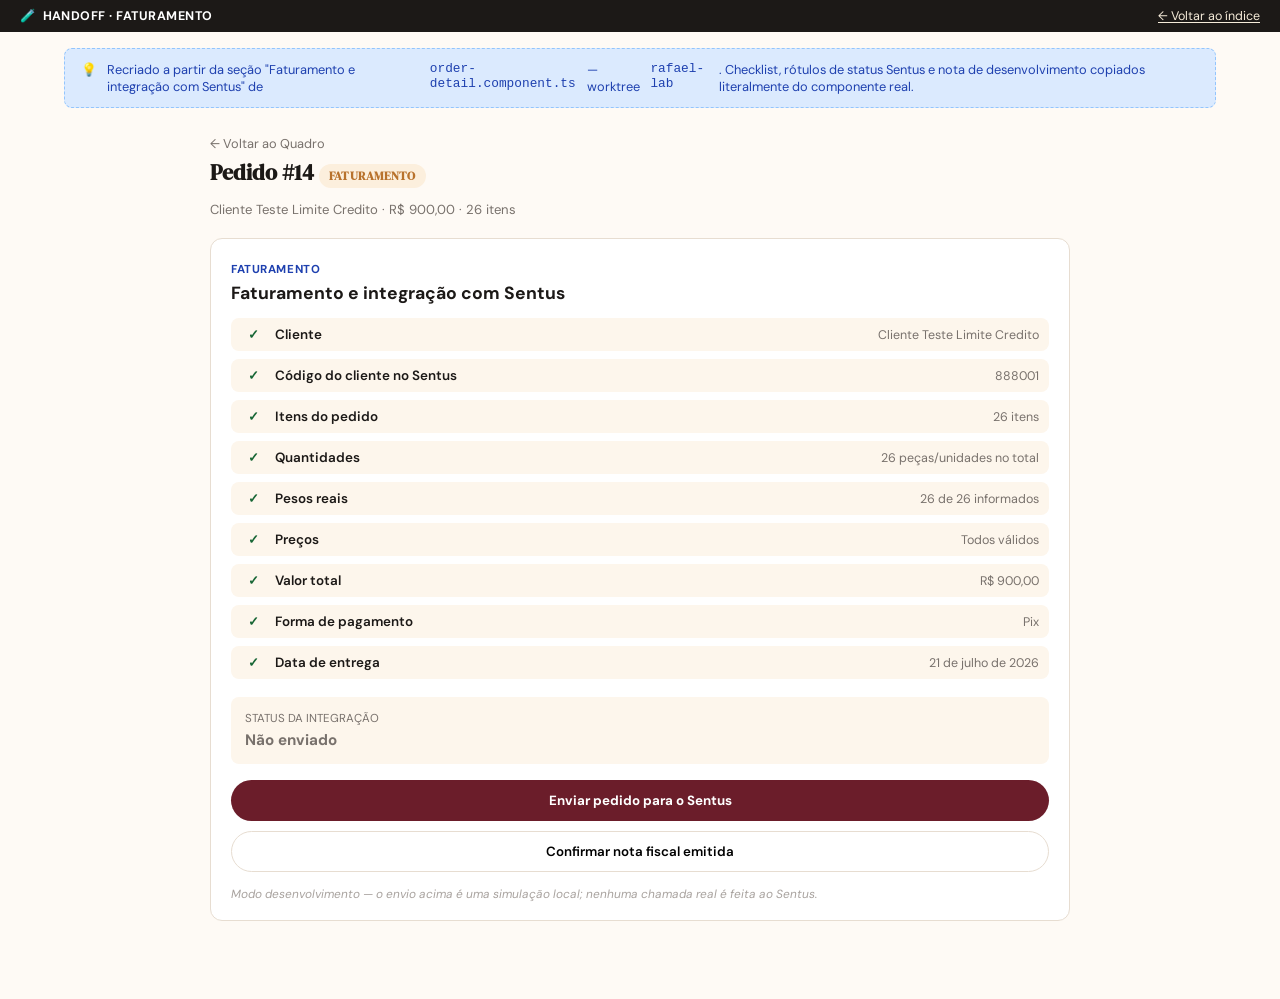
==== 08-faturamento.html @ 2b720992 "Adicionar prototipos HTML do projeto ZFOODS" ====
<!doctype html>
<html lang="pt-BR">
<head>
<meta charset="UTF-8" />
<meta name="viewport" content="width=device-width, initial-scale=1.0" />
<title>Faturamento — Handoff ZFoods</title>
<link rel="stylesheet" href="assets/style.css" />
<style>
	.op-detail { max-width: 900px; margin: 0 auto; padding: 24px 20px 60px; }
	.op-detail__title { margin: 4px 0 4px; font-size: 1.4rem; }
	.op-card { background: #fff; border: 1px solid var(--zf-border); border-radius: var(--zf-radius-md); padding: 18px 20px; margin-bottom: 18px; }
	.op-card__eyebrow { font-size: 0.72rem; text-transform: uppercase; letter-spacing: 0.05em; color: var(--zf-info); font-weight: 700; }
	.op-card__title { margin: 4px 0 14px; font-size: 1.1rem; }

	.op-sentus__checklist { list-style: none; margin: 0 0 18px; padding: 0; display: flex; flex-direction: column; gap: 8px; }
	.op-sentus__check { display: grid; grid-template-columns: 24px 1fr auto; gap: 10px; align-items: center; padding: 8px 10px; border-radius: var(--zf-radius-sm); background: var(--zf-cream); font-size: 0.84rem; }
	.op-sentus__check-icon { font-weight: 700; color: var(--zf-success); text-align: center; }
	.op-sentus__check--fail .op-sentus__check-icon { color: var(--zf-danger); }
	.op-sentus__check--fail { background: var(--zf-danger-bg); }
	.op-sentus__check-label { font-weight: 600; }
	.op-sentus__check-detail { color: var(--zf-warm-gray); font-size: 0.78rem; }

	.op-sentus__status { display: flex; flex-direction: column; gap: 4px; padding: 14px; background: var(--zf-cream); border-radius: var(--zf-radius-sm); margin-bottom: 16px; }
	.op-sentus__status-label { font-size: 0.72rem; text-transform: uppercase; color: var(--zf-warm-gray); }
	.op-sentus__status-value { font-weight: 700; font-size: 0.95rem; }
	.op-sentus__status-value[data-sentus-status="nao_enviado"] { color: var(--zf-warm-gray); }
	.op-sentus__status-value[data-sentus-status="enviado"] { color: var(--zf-success); }
	.op-sentus__status-ref { font-size: 0.78rem; color: var(--zf-warm-gray); }

	.op-actions__commit { display: flex; flex-direction: column; gap: 10px; }
	.op-btn--primary { background: var(--zf-burgundy); color: #fff; border: none; border-radius: 999px; padding: 12px 22px; font-weight: 700; cursor: pointer; }
	.op-btn--ghost { background: none; border: 1px solid var(--zf-border); border-radius: 999px; padding: 11px 22px; font-weight: 600; cursor: pointer; }
	.op-sentus__dev-note { font-size: 0.74rem; color: var(--zf-warm-gray-light); margin: 14px 0 0; font-style: italic; }
</style>
</head>
<body data-current="faturamento">
<div class="proto-page">
	<header class="proto-banner">
		<span class="proto-banner__tag">Handoff · Faturamento</span>
		<a href="index.html">← Voltar ao índice</a>
	</header>
	<main class="proto-main">
		<div class="container" style="padding-top:16px;">
			<div class="future-note">Recriado a partir da seção "Faturamento e integração com Sentus" de <code>order-detail.component.ts</code> — worktree <code>rafael-lab</code>. Checklist, rótulos de status Sentus e nota de desenvolvimento copiados literalmente do componente real.</div>
		</div>

		<div class="op-detail">
			<a href="05-kanban.html" style="font-size:0.8rem; color:var(--zf-warm-gray); text-decoration:none;">← Voltar ao Quadro</a>
			<h1 class="op-detail__title zf-serif">Pedido #14 <span class="badge badge-copper">Faturamento</span></h1>
			<p class="muted small" style="margin-bottom: 20px;">Cliente Teste Limite Credito · R$ 900,00 · 26 itens</p>

			<section class="op-card">
				<span class="op-card__eyebrow">Faturamento</span>
				<h3 class="op-card__title">Faturamento e integração com Sentus</h3>

				<ul class="op-sentus__checklist">
					<li class="op-sentus__check"><span class="op-sentus__check-icon">✓</span><span class="op-sentus__check-label">Cliente</span><span class="op-sentus__check-detail">Cliente Teste Limite Credito</span></li>
					<li class="op-sentus__check"><span class="op-sentus__check-icon">✓</span><span class="op-sentus__check-label">Código do cliente no Sentus</span><span class="op-sentus__check-detail">888001</span></li>
					<li class="op-sentus__check"><span class="op-sentus__check-icon">✓</span><span class="op-sentus__check-label">Itens do pedido</span><span class="op-sentus__check-detail">26 itens</span></li>
					<li class="op-sentus__check"><span class="op-sentus__check-icon">✓</span><span class="op-sentus__check-label">Quantidades</span><span class="op-sentus__check-detail">26 peças/unidades no total</span></li>
					<li class="op-sentus__check"><span class="op-sentus__check-icon">✓</span><span class="op-sentus__check-label">Pesos reais</span><span class="op-sentus__check-detail">26 de 26 informados</span></li>
					<li class="op-sentus__check"><span class="op-sentus__check-icon">✓</span><span class="op-sentus__check-label">Preços</span><span class="op-sentus__check-detail">Todos válidos</span></li>
					<li class="op-sentus__check"><span class="op-sentus__check-icon">✓</span><span class="op-sentus__check-label">Valor total</span><span class="op-sentus__check-detail">R$ 900,00</span></li>
					<li class="op-sentus__check"><span class="op-sentus__check-icon">✓</span><span class="op-sentus__check-label">Forma de pagamento</span><span class="op-sentus__check-detail">Pix</span></li>
					<li class="op-sentus__check"><span class="op-sentus__check-icon">✓</span><span class="op-sentus__check-label">Data de entrega</span><span class="op-sentus__check-detail">21 de julho de 2026</span></li>
				</ul>

				<div class="op-sentus__status">
					<span class="op-sentus__status-label">Status da integração</span>
					<span class="op-sentus__status-value" data-sentus-status="nao_enviado">Não enviado</span>
				</div>

				<div class="op-actions__commit">
					<button class="op-btn--primary" data-toast="Envio ao Sentus simulado — nenhuma chamada real é feita">Enviar pedido para o Sentus</button>
					<button class="op-btn--ghost" data-open-modal="modal-nf">Confirmar nota fiscal emitida</button>
				</div>

				<p class="op-sentus__dev-note">Modo desenvolvimento — o envio acima é uma simulação local; nenhuma chamada real é feita ao Sentus.</p>
			</section>
		</div>
	</main>
</div>

<div class="modal-overlay" id="modal-nf">
	<div class="modal">
		<div class="modal__header"><h3 style="margin:0;">Confirmar nota fiscal emitida</h3><button class="btn-icon-only btn-ghost" data-close-modal="modal-nf">✕</button></div>
		<div class="modal__body" style="display:flex; flex-direction:column; gap:12px;">
			<div class="field"><label>Número da NF</label><input type="text" placeholder="Ex.: 000123" /></div>
			<div class="field"><label>Série</label><input type="text" placeholder="Ex.: 1" /></div>
			<div class="field"><label>Chave de acesso (opcional)</label><input type="text" placeholder="44 dígitos" /></div>
			<div class="field"><label>Valor faturado</label><input type="text" placeholder="R$ 900,00" /></div>
		</div>
		<div class="modal__footer">
			<button class="btn btn-ghost" data-close-modal="modal-nf">Cancelar</button>
			<button class="btn btn-primary" data-close-modal="modal-nf" data-toast="Nota fiscal registrada (simulado)">Confirmar</button>
		</div>
	</div>
</div>
<script src="assets/app.js"></script>
</body>
</html>
---- assets/style.css ----
/* ==========================================================================
   ZFoods — Central de Prototipos — Design System compartilhado
   Cores extraidas de src/material-theme.scss / src/styles.css (marca real)
   ========================================================================== */

@import url('https://fonts.googleapis.com/css2?family=DM+Serif+Display:ital@0;1&family=DM+Sans:ital,opsz,wght@0,9..40,300..700;1,9..40,300..700&display=swap');

:root {
	--zf-burgundy: #6B1D2A;
	--zf-burgundy-dark: #4A1019;
	--zf-burgundy-light: #8B2E3D;
	--zf-cream: #FDF6EC;
	--zf-cream-dark: #F5EBD9;
	--zf-copper: #B8722D;
	--zf-copper-light: #D4943F;
	--zf-charcoal: #1C1917;
	--zf-warm-gray: #78716C;
	--zf-warm-gray-light: #A8A29E;
	--zf-border: #E7DDD1;
	--zf-border-light: #F0E8DD;
	--zf-surface: #FEFAF5;
	--zf-surface-card: #FFFFFF;
	--zf-success: #166534;
	--zf-success-bg: #DCFCE7;
	--zf-warning: #92400E;
	--zf-warning-bg: #FEF3C7;
	--zf-danger: #B91C1C;
	--zf-danger-bg: #FEE2E2;
	--zf-info: #1E40AF;
	--zf-info-bg: #DBEAFE;

	--zf-radius-sm: 8px;
	--zf-radius-md: 12px;
	--zf-radius-lg: 20px;
	--zf-shadow-sm: 0 2px 8px rgb(28 25 23 / 0.06);
	--zf-shadow-md: 0 12px 32px rgb(28 25 23 / 0.10), 0 4px 10px rgb(28 25 23 / 0.05);
	--zf-shadow-lg: 0 24px 60px rgb(28 25 23 / 0.16);
}

* {
	box-sizing: border-box;
}

html, body {
	min-height: 100%;
}

body {
	margin: 0;
	font-family: 'DM Sans', 'Source Sans 3', sans-serif;
	color: var(--zf-charcoal);
	background: var(--zf-surface);
	-webkit-font-smoothing: antialiased;
}

.zf-serif {
	font-family: 'DM Serif Display', Georgia, serif;
}

a {
	color: inherit;
}

img {
	max-width: 100%;
	display: block;
}

button {
	font-family: inherit;
}

/* ── Proto banner (fixo em todos os prototipos) ─────────────────────── */
.proto-banner {
	position: sticky;
	top: 0;
	z-index: 200;
	display: flex;
	align-items: center;
	justify-content: space-between;
	gap: 12px;
	padding: 8px 20px;
	background: var(--zf-charcoal);
	color: #fff;
	font-size: 0.78rem;
}

.proto-banner .proto-banner__tag {
	display: inline-flex;
	align-items: center;
	gap: 6px;
	font-weight: 700;
	letter-spacing: 0.04em;
	text-transform: uppercase;
}

.proto-banner .proto-banner__tag::before {
	content: '🧪';
}

.proto-banner a {
	color: #F5EBD9;
	text-decoration: underline;
	text-underline-offset: 2px;
	white-space: nowrap;
}

.proto-banner a:hover {
	color: #fff;
}

/* ── Layout helpers ──────────────────────────────────────────────────── */
.proto-page {
	min-height: 100vh;
	display: flex;
	flex-direction: column;
}

.proto-main {
	flex: 1;
}

.container {
	max-width: 1200px;
	margin: 0 auto;
	padding: 0 24px;
}

.grid {
	display: grid;
	gap: 20px;
}

.flex {
	display: flex;
}

.flex-center {
	display: flex;
	align-items: center;
}

.flex-between {
	display: flex;
	align-items: center;
	justify-content: space-between;
}

.gap-8 { gap: 8px; }
.gap-12 { gap: 12px; }
.gap-16 { gap: 16px; }
.gap-24 { gap: 24px; }

.section {
	padding: 48px 0;
}

.muted {
	color: var(--zf-warm-gray);
}

.small {
	font-size: 0.82rem;
}

/* ── Client nav bar (mimica nav-bar.component real) ─────────────────── */
.zf-navbar {
	position: sticky;
	top: 33px;
	z-index: 150;
	background: rgba(254, 250, 245, 0.92);
	backdrop-filter: blur(10px);
	border-bottom: 1px solid var(--zf-border);
}

.zf-navbar__inner {
	max-width: 1200px;
	margin: 0 auto;
	padding: 14px 24px;
	display: flex;
	align-items: center;
	gap: 24px;
}

.zf-navbar__logo {
	font-family: 'DM Serif Display', Georgia, serif;
	font-size: 1.4rem;
	color: var(--zf-burgundy);
	text-decoration: none;
	white-space: nowrap;
}

.zf-navbar__links {
	display: flex;
	gap: 20px;
	flex: 1;
	font-size: 0.92rem;
	font-weight: 500;
}

.zf-navbar__links a {
	text-decoration: none;
	color: var(--zf-charcoal);
	padding: 6px 2px;
	border-bottom: 2px solid transparent;
	transition: border-color 150ms ease, color 150ms ease;
}

.zf-navbar__links a:hover,
.zf-navbar__links a.is-active {
	color: var(--zf-burgundy);
	border-color: var(--zf-burgundy);
}

.zf-navbar__actions {
	display: flex;
	align-items: center;
	gap: 14px;
}

.zf-icon-btn {
	position: relative;
	width: 40px;
	height: 40px;
	display: inline-flex;
	align-items: center;
	justify-content: center;
	border-radius: 50%;
	border: 1px solid var(--zf-border);
	background: #fff;
	cursor: pointer;
	font-size: 1.1rem;
	color: var(--zf-charcoal);
}

.zf-icon-btn:hover {
	background: var(--zf-cream);
}

.zf-icon-btn__badge {
	position: absolute;
	top: -4px;
	right: -4px;
	min-width: 18px;
	height: 18px;
	padding: 0 4px;
	border-radius: 999px;
	background: var(--zf-burgundy);
	color: #fff;
	font-size: 0.65rem;
	font-weight: 700;
	display: flex;
	align-items: center;
	justify-content: center;
}

/* ── Buttons ─────────────────────────────────────────────────────────── */
.btn {
	display: inline-flex;
	align-items: center;
	justify-content: center;
	gap: 8px;
	padding: 11px 22px;
	border-radius: 999px;
	font-size: 0.9rem;
	font-weight: 600;
	border: 1px solid transparent;
	cursor: pointer;
	text-decoration: none;
	transition: transform 120ms ease, box-shadow 120ms ease, background 120ms ease;
	white-space: nowrap;
}

.btn:active {
	transform: scale(0.97);
}

.btn-primary {
	background: var(--zf-burgundy);
	color: #fff;
}

.btn-primary:hover {
	background: var(--zf-burgundy-dark);
}

.btn-secondary {
	background: #fff;
	color: var(--zf-burgundy);
	border-color: var(--zf-burgundy);
}

.btn-secondary:hover {
	background: var(--zf-cream);
}

.btn-ghost {
	background: transparent;
	color: var(--zf-charcoal);
	border-color: var(--zf-border);
}

.btn-ghost:hover {
	background: var(--zf-cream);
}

.btn-danger {
	background: var(--zf-danger-bg);
	color: var(--zf-danger);
}

.btn-danger:hover {
	background: #FCA5A5;
}

.btn-sm {
	padding: 6px 14px;
	font-size: 0.78rem;
}

.btn-block {
	display: flex;
	width: 100%;
}

.btn[disabled] {
	opacity: 0.5;
	cursor: not-allowed;
}

.btn-icon-only {
	width: 40px;
	height: 40px;
	padding: 0;
	border-radius: 50%;
}

/* ── Cards ───────────────────────────────────────────────────────────── */
.card {
	background: var(--zf-surface-card);
	border: 1px solid var(--zf-border);
	border-radius: var(--zf-radius-md);
	box-shadow: var(--zf-shadow-sm);
}

.card-pad {
	padding: 20px;
}

.card-header {
	display: flex;
	align-items: center;
	justify-content: space-between;
	padding: 16px 20px;
	border-bottom: 1px solid var(--zf-border-light);
}

.card-header h2, .card-header h3 {
	margin: 0;
}

/* ── Badges / pills de status ───────────────────────────────────────── */
.badge {
	display: inline-flex;
	align-items: center;
	gap: 4px;
	padding: 4px 10px;
	border-radius: 999px;
	font-size: 0.72rem;
	font-weight: 700;
	letter-spacing: 0.02em;
	text-transform: uppercase;
}

.badge-success { background: var(--zf-success-bg); color: var(--zf-success); }
.badge-warning { background: var(--zf-warning-bg); color: var(--zf-warning); }
.badge-danger { background: var(--zf-danger-bg); color: var(--zf-danger); }
.badge-info { background: var(--zf-info-bg); color: var(--zf-info); }
.badge-neutral { background: var(--zf-cream-dark); color: var(--zf-warm-gray); }
.badge-copper { background: #FCEFDD; color: var(--zf-copper); }

/* ── Forms ───────────────────────────────────────────────────────────── */
.field {
	display: flex;
	flex-direction: column;
	gap: 6px;
}

.field label {
	font-size: 0.8rem;
	font-weight: 600;
	color: var(--zf-charcoal);
}

.field .hint {
	font-size: 0.74rem;
	color: var(--zf-warm-gray);
}

input[type="text"],
input[type="email"],
input[type="password"],
input[type="tel"],
input[type="number"],
input[type="search"],
input[type="date"],
select,
textarea {
	font-family: inherit;
	font-size: 0.92rem;
	padding: 11px 14px;
	border-radius: var(--zf-radius-sm);
	border: 1px solid var(--zf-border);
	background: #fff;
	color: var(--zf-charcoal);
	outline: none;
	width: 100%;
	transition: border-color 120ms ease, box-shadow 120ms ease;
}

input:focus, select:focus, textarea:focus {
	border-color: var(--zf-burgundy);
	box-shadow: 0 0 0 3px rgb(107 29 42 / 0.12);
}

.checkbox-row, .radio-row {
	display: flex;
	align-items: center;
	gap: 8px;
	font-size: 0.88rem;
}

fieldset {
	border: 1px solid var(--zf-border);
	border-radius: var(--zf-radius-md);
	padding: 16px;
}

legend {
	padding: 0 8px;
	font-weight: 700;
	font-size: 0.85rem;
}

/* ── Tabs ────────────────────────────────────────────────────────────── */
.tabs {
	display: flex;
	gap: 4px;
	border-bottom: 1px solid var(--zf-border);
	overflow-x: auto;
}

.tabs button {
	background: none;
	border: none;
	padding: 12px 18px;
	font-size: 0.88rem;
	font-weight: 600;
	color: var(--zf-warm-gray);
	cursor: pointer;
	border-bottom: 2px solid transparent;
	white-space: nowrap;
}

.tabs button.is-active {
	color: var(--zf-burgundy);
	border-color: var(--zf-burgundy);
}

.tab-panel {
	display: none;
	padding-top: 20px;
}

.tab-panel.is-active {
	display: block;
	animation: fadeIn 180ms ease;
}

@keyframes fadeIn {
	from { opacity: 0; transform: translateY(4px); }
	to { opacity: 1; transform: translateY(0); }
}

/* ── Table ───────────────────────────────────────────────────────────── */
table {
	width: 100%;
	min-width: 520px;
	border-collapse: collapse;
	font-size: 0.88rem;
}

.card:has(table) {
	overflow-x: auto;
	-webkit-overflow-scrolling: touch;
}

th {
	text-align: left;
	font-size: 0.72rem;
	text-transform: uppercase;
	letter-spacing: 0.04em;
	color: var(--zf-warm-gray);
	padding: 10px 16px;
	border-bottom: 1px solid var(--zf-border);
}

td {
	padding: 14px 16px;
	border-bottom: 1px solid var(--zf-border-light);
	vertical-align: middle;
}

tr:hover td {
	background: var(--zf-cream);
}

/* ── Stepper (checkout) ─────────────────────────────────────────────── */
.stepper {
	display: flex;
	align-items: center;
	gap: 8px;
	margin-bottom: 32px;
}

.stepper__step {
	display: flex;
	align-items: center;
	gap: 8px;
	font-size: 0.82rem;
	font-weight: 600;
	color: var(--zf-warm-gray-light);
}

.stepper__circle {
	width: 28px;
	height: 28px;
	border-radius: 50%;
	background: var(--zf-cream-dark);
	color: var(--zf-warm-gray);
	display: flex;
	align-items: center;
	justify-content: center;
	font-size: 0.8rem;
}

.stepper__step.is-active .stepper__circle {
	background: var(--zf-burgundy);
	color: #fff;
}

.stepper__step.is-active {
	color: var(--zf-charcoal);
}

.stepper__step.is-done .stepper__circle {
	background: var(--zf-success);
	color: #fff;
}

.stepper__line {
	flex: 1;
	height: 1px;
	background: var(--zf-border);
	min-width: 16px;
}

/* ── Modal ───────────────────────────────────────────────────────────── */
.modal-overlay {
	display: none;
	position: fixed;
	inset: 0;
	background: rgb(28 25 23 / 0.5);
	z-index: 400;
	align-items: center;
	justify-content: center;
	padding: 20px;
}

.modal-overlay.is-open {
	display: flex;
}

.modal {
	background: #fff;
	border-radius: var(--zf-radius-md);
	max-width: 480px;
	width: 100%;
	max-height: 90vh;
	box-shadow: var(--zf-shadow-lg);
	overflow: hidden;
	display: flex;
	flex-direction: column;
}

.modal__header {
	padding: 18px 22px;
	border-bottom: 1px solid var(--zf-border-light);
	display: flex;
	justify-content: space-between;
	align-items: center;
	flex-shrink: 0;
}

.modal__body {
	padding: 22px;
	overflow-y: auto;
}

.modal__footer {
	padding: 16px 22px;
	border-top: 1px solid var(--zf-border-light);
	display: flex;
	justify-content: flex-end;
	gap: 10px;
	flex-shrink: 0;
	flex-wrap: wrap;
}

/* ── Drawer (carrinho / menu mobile) ────────────────────────────────── */
.drawer-overlay {
	display: none;
	position: fixed;
	inset: 0;
	background: rgb(28 25 23 / 0.45);
	z-index: 300;
}

.drawer-overlay.is-open {
	display: block;
}

.drawer {
	position: fixed;
	top: 0;
	right: 0;
	bottom: 0;
	width: min(420px, 92vw);
	background: #fff;
	box-shadow: var(--zf-shadow-lg);
	transform: translateX(100%);
	transition: transform 220ms ease;
	z-index: 301;
	display: flex;
	flex-direction: column;
}

.drawer.is-open {
	transform: translateX(0);
}

.drawer__header {
	padding: 18px 20px;
	border-bottom: 1px solid var(--zf-border-light);
	display: flex;
	align-items: center;
	justify-content: space-between;
}

.drawer__body {
	flex: 1;
	overflow-y: auto;
	padding: 16px 20px;
}

.drawer__footer {
	padding: 18px 20px;
	border-top: 1px solid var(--zf-border-light);
}

/* ── Toast ───────────────────────────────────────────────────────────── */
.toast-stack {
	position: fixed;
	bottom: 24px;
	left: 50%;
	transform: translateX(-50%);
	display: flex;
	flex-direction: column;
	gap: 8px;
	z-index: 500;
}

.toast {
	background: var(--zf-charcoal);
	color: #fff;
	padding: 12px 20px;
	border-radius: var(--zf-radius-sm);
	font-size: 0.85rem;
	box-shadow: var(--zf-shadow-md);
	opacity: 0;
	transform: translateY(10px);
	transition: opacity 180ms ease, transform 180ms ease;
}

.toast.is-visible {
	opacity: 1;
	transform: translateY(0);
}

/* ── Admin layout ────────────────────────────────────────────────────── */
.admin-shell {
	display: grid;
	grid-template-columns: 240px 1fr;
	min-height: calc(100vh - 33px);
}

.admin-sidebar {
	background: var(--zf-charcoal);
	color: #F5EBD9;
	padding: 20px 0;
	display: flex;
	flex-direction: column;
}

.admin-sidebar__logo {
	font-family: 'DM Serif Display', Georgia, serif;
	font-size: 1.2rem;
	padding: 0 20px 20px;
	color: #fff;
}

.admin-sidebar nav {
	display: flex;
	flex-direction: column;
	gap: 2px;
}

.admin-sidebar a {
	display: flex;
	align-items: center;
	gap: 10px;
	padding: 11px 20px;
	text-decoration: none;
	color: #D8CFC2;
	font-size: 0.88rem;
	border-left: 3px solid transparent;
}

.admin-sidebar a:hover {
	background: rgba(255,255,255,0.06);
	color: #fff;
}

.admin-sidebar a.is-active {
	background: rgba(255,255,255,0.08);
	color: #fff;
	border-color: var(--zf-copper-light);
	font-weight: 600;
}

.admin-content {
	padding: 28px 32px;
	background: var(--zf-cream);
	min-width: 0;
}

.admin-topbar {
	display: flex;
	align-items: center;
	justify-content: space-between;
	margin-bottom: 24px;
}

.admin-topbar h1 {
	margin: 0;
	font-size: 1.5rem;
}

/* ── Kanban (admin pedidos) ─────────────────────────────────────────── */
.kanban {
	display: grid;
	grid-auto-flow: column;
	grid-auto-columns: 260px;
	gap: 16px;
	overflow-x: auto;
	padding-bottom: 8px;
}

.kanban__col {
	background: var(--zf-border-light);
	border-radius: var(--zf-radius-md);
	padding: 12px;
	display: flex;
	flex-direction: column;
	gap: 10px;
}

.kanban__col-title {
	font-size: 0.78rem;
	font-weight: 700;
	text-transform: uppercase;
	letter-spacing: 0.03em;
	color: var(--zf-warm-gray);
	padding: 4px 4px 8px;
}

.kanban__card {
	background: #fff;
	border-radius: var(--zf-radius-sm);
	border: 1px solid var(--zf-border);
	padding: 12px;
	font-size: 0.82rem;
	box-shadow: var(--zf-shadow-sm);
	cursor: pointer;
}

.kanban__card:hover {
	border-color: var(--zf-copper-light);
}

/* ── Linha de resumo (revisao de pedido / modais) ───────────────────── */
.review-line-item {
	display: flex;
	justify-content: space-between;
	gap: 12px;
	font-size: 0.85rem;
	padding: 6px 0;
	border-bottom: 1px solid var(--zf-border-light);
}

/* ── Toggle switch (ativo/inativo) ──────────────────────────────────── */
.toggle-switch {
	position: relative;
	display: inline-block;
	width: 40px;
	height: 22px;
	vertical-align: middle;
}

.toggle-switch input {
	opacity: 0;
	width: 0;
	height: 0;
	position: absolute;
}

.toggle-switch .track {
	position: absolute;
	inset: 0;
	background: var(--zf-border);
	border-radius: 999px;
	cursor: pointer;
	transition: background 150ms ease;
}

.toggle-switch .track::before {
	content: '';
	position: absolute;
	width: 18px;
	height: 18px;
	left: 2px;
	top: 2px;
	background: #fff;
	border-radius: 50%;
	transition: transform 150ms ease;
	box-shadow: var(--zf-shadow-sm);
}

.toggle-switch input:checked + .track {
	background: var(--zf-success);
}

.toggle-switch input:checked + .track::before {
	transform: translateX(18px);
}

/* ── Empty state ─────────────────────────────────────────────────────── */
.empty-state {
	text-align: center;
	padding: 60px 20px;
	color: var(--zf-warm-gray);
}

.empty-state .icon {
	font-size: 2.4rem;
	margin-bottom: 12px;
}

/* ── Improvement note (melhoria futura) ─────────────────────────────── */
.future-note {
	display: flex;
	gap: 10px;
	padding: 12px 16px;
	border-radius: var(--zf-radius-sm);
	background: var(--zf-info-bg);
	color: var(--zf-info);
	font-size: 0.8rem;
	border: 1px dashed #93C5FD;
}

.future-note::before {
	content: '💡';
}

/* ── Responsive ──────────────────────────────────────────────────────── */
@media (max-width: 860px) {
	.admin-shell {
		grid-template-columns: 1fr;
	}
	.admin-sidebar {
		flex-direction: row;
		overflow-x: auto;
		padding: 10px;
	}
	.admin-sidebar__logo { display: none; }
	.admin-sidebar nav { flex-direction: row; }
	.admin-sidebar a { border-left: none; border-bottom: 3px solid transparent; white-space: nowrap; }
	.admin-sidebar a.is-active { border-color: var(--zf-copper-light); }
	.zf-navbar__links { display: none; }
}
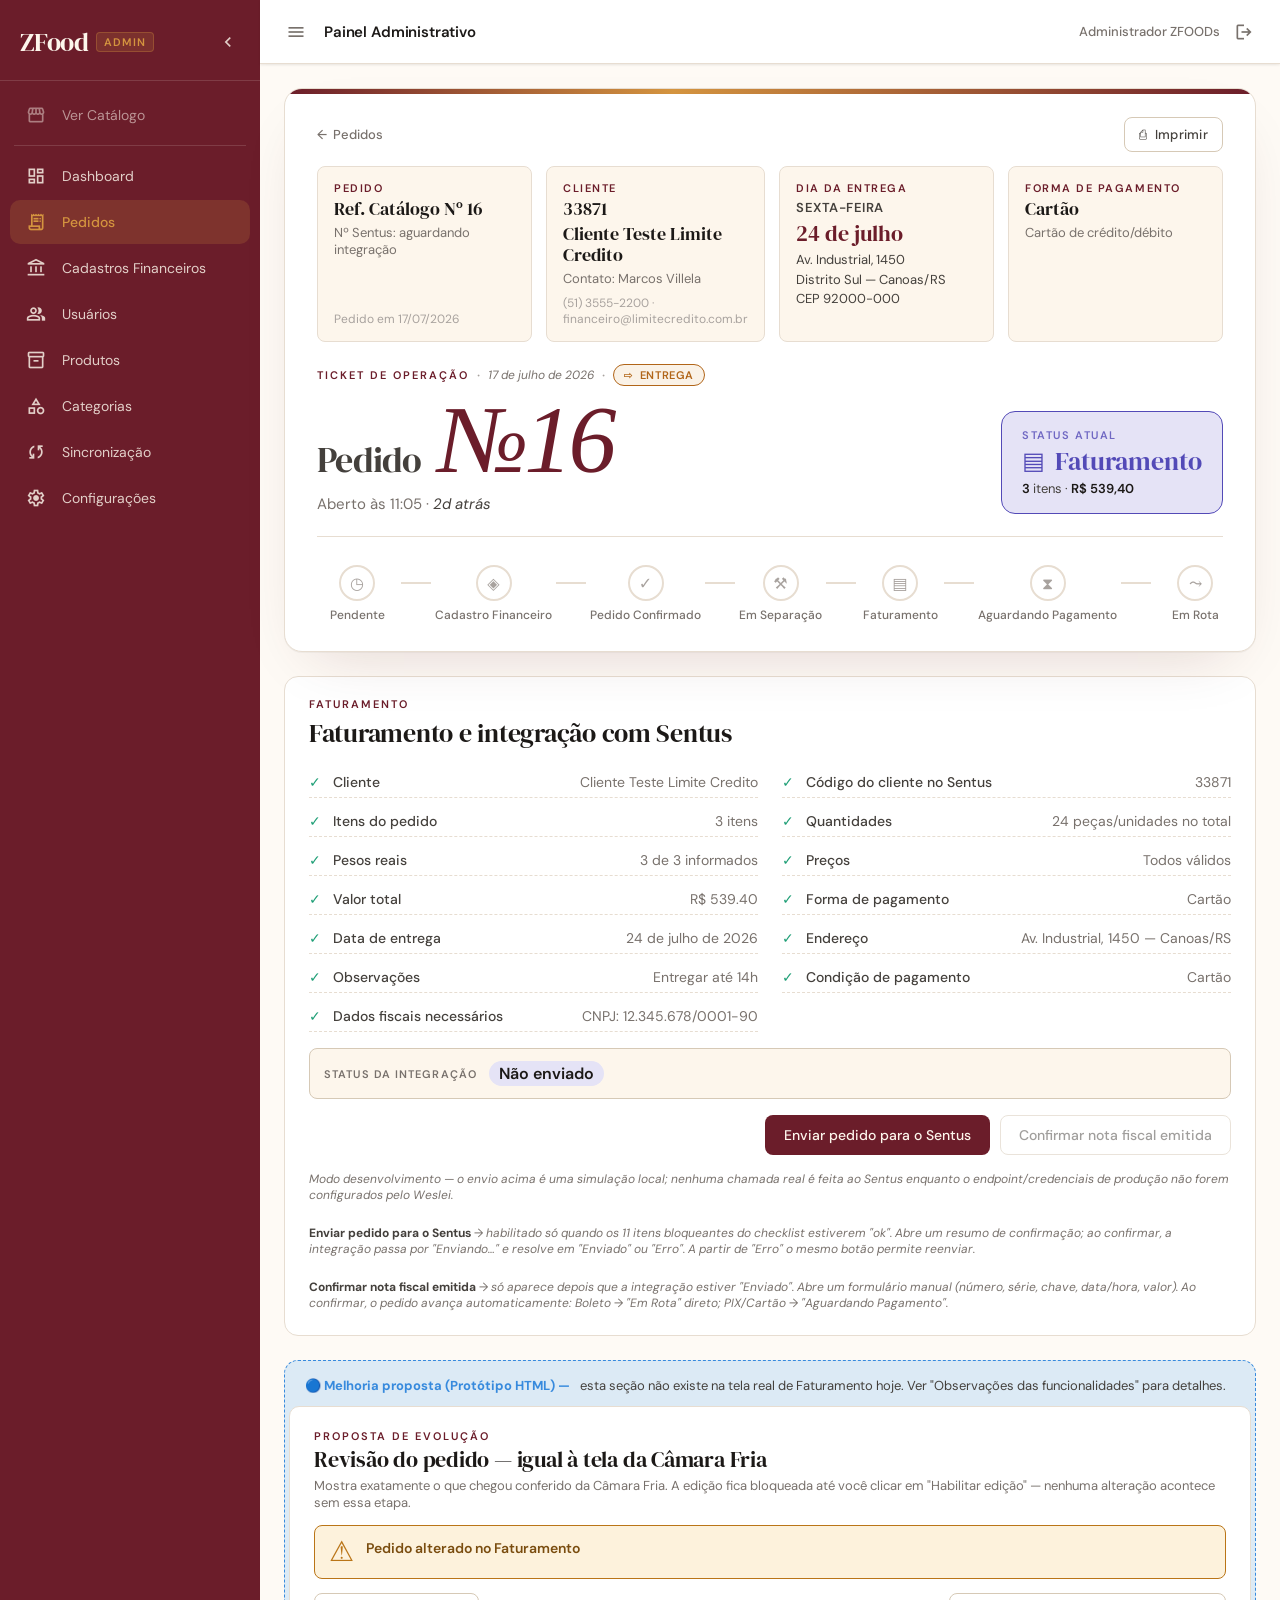
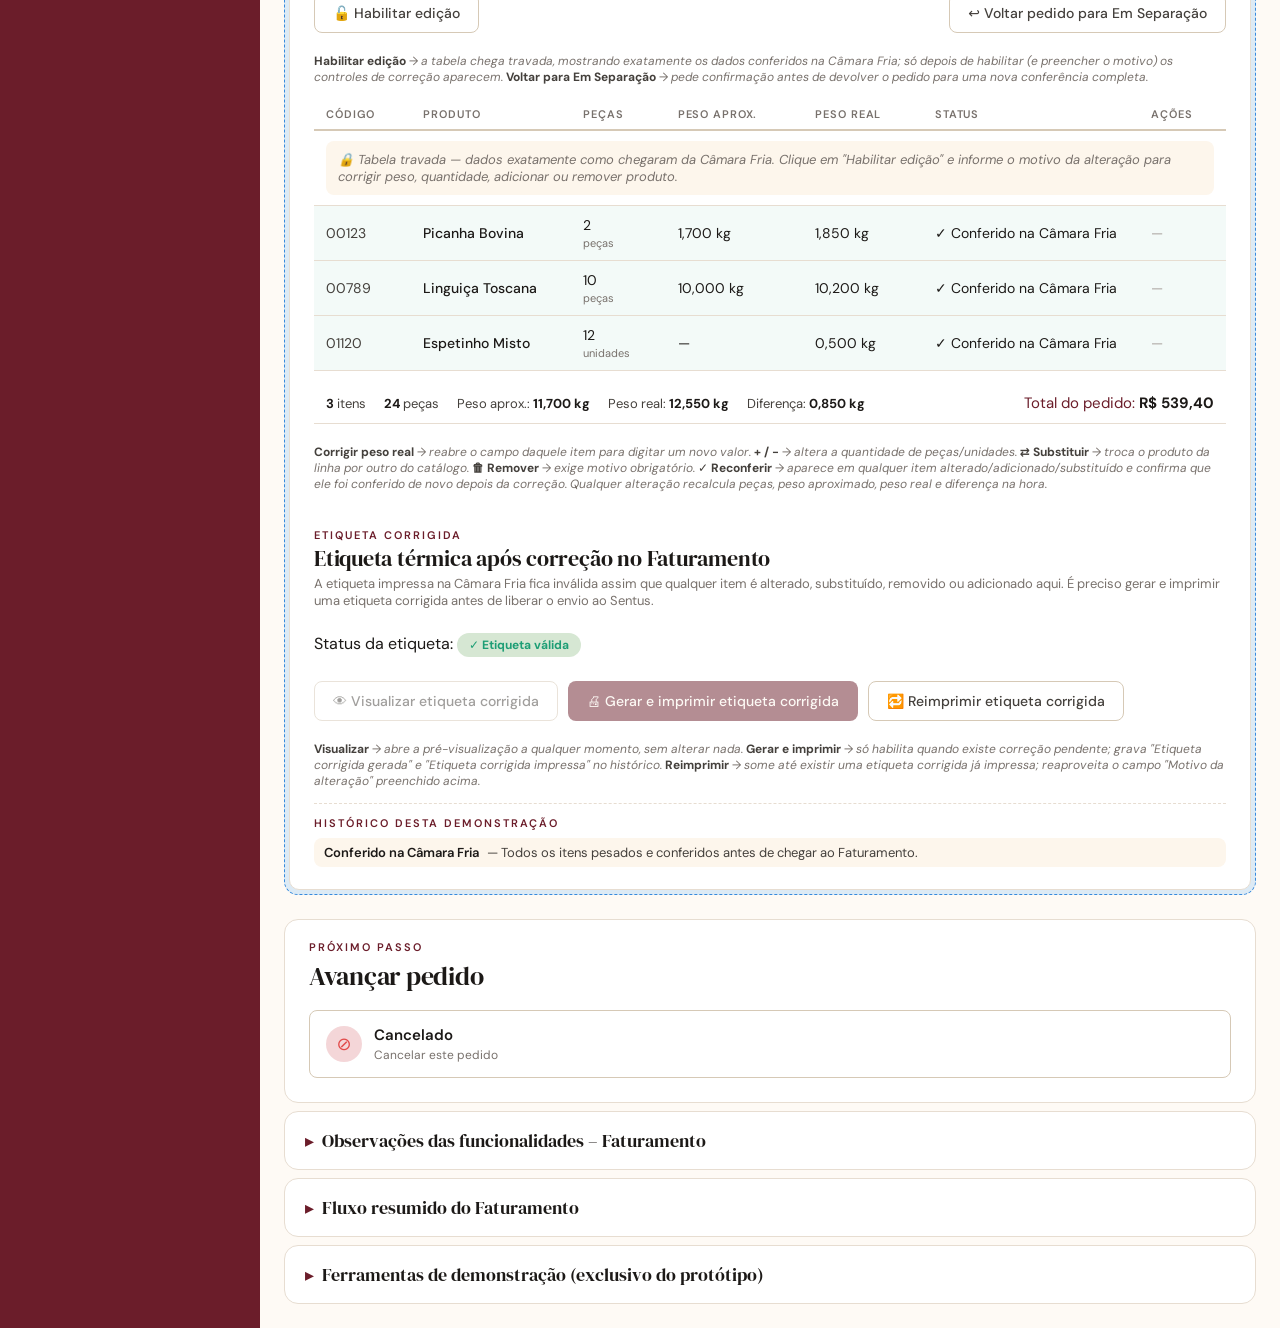
==== commit 5d4eb967: "Atualiza protótipo de faturamento com revisão de pedido, substituição de itens e etiqueta corrigida" ====
--- a/08-faturamento.html
+++ b/08-faturamento.html
@@ -3,99 +3,1918 @@
 <head>
 <meta charset="UTF-8" />
 <meta name="viewport" content="width=device-width, initial-scale=1.0" />
-<title>Faturamento — Handoff ZFoods</title>
-<link rel="stylesheet" href="assets/style.css" />
+<title>Painel Administrativo</title>
+<link href="https://fonts.googleapis.com/icon?family=Material+Icons|Material+Symbols+Outlined:opsz,wght,FILL,GRAD@20..48,100..700,0..1,-50..200" rel="stylesheet">
+<link href="https://fonts.googleapis.com/css2?family=DM+Serif+Display:ital@0;1&family=DM+Sans:ital,opsz,wght@0,9..40,300..700;1,9..40,300..700&display=swap" rel="stylesheet">
 <style>
-	.op-detail { max-width: 900px; margin: 0 auto; padding: 24px 20px 60px; }
-	.op-detail__title { margin: 4px 0 4px; font-size: 1.4rem; }
-	.op-card { background: #fff; border: 1px solid var(--zf-border); border-radius: var(--zf-radius-md); padding: 18px 20px; margin-bottom: 18px; }
-	.op-card__eyebrow { font-size: 0.72rem; text-transform: uppercase; letter-spacing: 0.05em; color: var(--zf-info); font-weight: 700; }
-	.op-card__title { margin: 4px 0 14px; font-size: 1.1rem; }
-
-	.op-sentus__checklist { list-style: none; margin: 0 0 18px; padding: 0; display: flex; flex-direction: column; gap: 8px; }
-	.op-sentus__check { display: grid; grid-template-columns: 24px 1fr auto; gap: 10px; align-items: center; padding: 8px 10px; border-radius: var(--zf-radius-sm); background: var(--zf-cream); font-size: 0.84rem; }
-	.op-sentus__check-icon { font-weight: 700; color: var(--zf-success); text-align: center; }
-	.op-sentus__check--fail .op-sentus__check-icon { color: var(--zf-danger); }
-	.op-sentus__check--fail { background: var(--zf-danger-bg); }
-	.op-sentus__check-label { font-weight: 600; }
-	.op-sentus__check-detail { color: var(--zf-warm-gray); font-size: 0.78rem; }
-
-	.op-sentus__status { display: flex; flex-direction: column; gap: 4px; padding: 14px; background: var(--zf-cream); border-radius: var(--zf-radius-sm); margin-bottom: 16px; }
-	.op-sentus__status-label { font-size: 0.72rem; text-transform: uppercase; color: var(--zf-warm-gray); }
-	.op-sentus__status-value { font-weight: 700; font-size: 0.95rem; }
-	.op-sentus__status-value[data-sentus-status="nao_enviado"] { color: var(--zf-warm-gray); }
-	.op-sentus__status-value[data-sentus-status="enviado"] { color: var(--zf-success); }
-	.op-sentus__status-ref { font-size: 0.78rem; color: var(--zf-warm-gray); }
-
-	.op-actions__commit { display: flex; flex-direction: column; gap: 10px; }
-	.op-btn--primary { background: var(--zf-burgundy); color: #fff; border: none; border-radius: 999px; padding: 12px 22px; font-weight: 700; cursor: pointer; }
-	.op-btn--ghost { background: none; border: 1px solid var(--zf-border); border-radius: 999px; padding: 11px 22px; font-weight: 600; cursor: pointer; }
-	.op-sentus__dev-note { font-size: 0.74rem; color: var(--zf-warm-gray-light); margin: 14px 0 0; font-style: italic; }
+	* { box-sizing: border-box; }
+	html, body { margin: 0; min-height: 100%; }
+	body { font-family: 'DM Sans', 'Source Sans 3', sans-serif; color: #1c1917; background: #fefaf5; }
+	.material-symbols-outlined { font-variation-settings: 'FILL' 0, 'wght' 400, 'GRAD' 0, 'opsz' 24; font-size: 20px; line-height: 1; vertical-align: middle; }
+
+	/* ══════════════ material-theme.scss + admin-layout.component.ts :host ══════════════ */
+	:root {
+		--zf-burgundy: #6b1d2a; --zf-burgundy-dark: #4a1019; --zf-cream: #fdf6ec; --zf-copper: #b8722d;
+		--zf-charcoal: #1c1917; --zf-warm-gray: #78716c; --zf-warm-gray-light: #a8a29e; --zf-border: #e7ddd1;
+		--zf-surface: #fefaf5; --zf-surface-card: #ffffff;
+		--zf-shadow-sm: 0 1px 3px rgb(28 25 23 / 0.06), 0 1px 2px rgb(28 25 23 / 0.04);
+		--zf-radius-md: 10px;
+
+		--snav-bg: #6b1d2a; --snav-bg-dark: #4a1019; --snav-text: rgba(253, 246, 236, 0.82);
+		--snav-text-full: #fdf6ec; --snav-active: #d4943f; --snav-active-bg: rgba(212, 148, 63, 0.18);
+		--snav-hover-bg: rgba(253, 246, 236, 0.07); --snav-divider: rgba(253, 246, 236, 0.14);
+	}
+
+	/* ── Container / Sidenav / Toolbar (admin-layout.component.ts) ── */
+	.layout-container { position: relative; display: flex; min-height: 100vh; }
+	.sidenav { width: 260px; flex-shrink: 0; background: var(--snav-bg); color: var(--snav-text); display: flex; flex-direction: column; }
+	.sidenav-brand { display: flex; align-items: center; gap: 8px; padding: 22px 12px 18px 20px; border-bottom: 1px solid var(--snav-divider); flex-shrink: 0; }
+	.brand-name { font-family: 'DM Serif Display', Georgia, serif; font-size: 1.625rem; color: var(--snav-text-full); letter-spacing: -0.02em; line-height: 1; }
+	.brand-badge { font-size: 0.6875rem; font-weight: 600; letter-spacing: 0.08em; text-transform: uppercase; color: var(--snav-active); background: rgba(212, 148, 63, 0.16); padding: 2px 7px; border-radius: 4px; border: 1px solid rgba(212, 148, 63, 0.3); }
+	.collapse-button { flex-shrink: 0; margin-left: auto; color: var(--snav-text); background: none; border: none; cursor: pointer; width: 40px; height: 40px; border-radius: 50%; display: flex; align-items: center; justify-content: center; }
+	.collapse-button:hover { color: var(--snav-text-full); background: var(--snav-hover-bg); }
+	.nav-list { padding: 10px 0; flex: 1; list-style: none; margin: 0; }
+	.nav-item { display: flex; align-items: center; gap: 16px; margin: 2px 10px; padding: 0 16px; border-radius: var(--zf-radius-md); min-height: 44px; color: var(--snav-text); text-decoration: none; font-size: 0.875rem; }
+	.nav-item:hover { background: var(--snav-hover-bg); color: var(--snav-text-full); }
+	.nav-item.active { background-color: var(--snav-active-bg); color: var(--snav-active); font-weight: 500; }
+	.nav-item .material-symbols-outlined { font-size: 20px; }
+	.nav-external { color: rgba(253, 246, 236, 0.55); }
+	.nav-external .material-symbols-outlined { color: rgba(253, 246, 236, 0.45); }
+	.nav-external:hover { color: var(--snav-text-full); }
+	.nav-divider { margin: 8px 14px; border: none; border-top: 1px solid var(--snav-divider); }
+	.content { display: flex; flex-direction: column; flex: 1; min-width: 0; }
+	.toolbar { position: sticky; top: 0; z-index: 10; display: flex; align-items: center; gap: 4px; height: 64px; padding: 0 16px; background: var(--zf-surface-card); border-bottom: 1px solid var(--zf-border); box-shadow: var(--zf-shadow-sm); }
+	.menu-button { margin-right: 4px; background: none; border: none; cursor: pointer; width: 40px; height: 40px; border-radius: 50%; display: flex; align-items: center; justify-content: center; color: var(--zf-warm-gray); }
+	.menu-button:hover { background: rgba(28,25,23,0.05); }
+	.toolbar-title { font-size: 0.9375rem; font-weight: 600; color: var(--zf-charcoal); letter-spacing: -0.01em; }
+	.spacer { flex: 1 1 auto; }
+	.admin-name { font-size: 0.8125rem; font-weight: 500; color: var(--zf-warm-gray); max-width: 180px; overflow: hidden; text-overflow: ellipsis; white-space: nowrap; }
+	.logout-btn { background: none; border: none; cursor: pointer; width: 40px; height: 40px; border-radius: 50%; display: flex; align-items: center; justify-content: center; color: var(--zf-warm-gray); }
+	.logout-btn:hover { background: rgba(28,25,23,0.05); }
+	.main-content { flex: 1; padding: 24px; box-sizing: border-box; background-color: var(--zf-surface); }
+
+	/* ══════════════ order-detail.component.ts :host tokens ══════════════ */
+	.op-root {
+		--op-paper: #fefaf5; --op-card: #ffffff; --op-ink: #1c1917; --op-ink-soft: #44403c;
+		--op-muted: #78716c; --op-muted-soft: #a8a29e; --op-rule: #e7ddd1; --op-rule-strong: #d6c9b6;
+		--op-burgundy: #6b1d2a; --op-burgundy-dark: #4a1019; --op-copper: #d4943f; --op-copper-soft: #f3e4d0; --op-cream: #fdf6ec;
+		--tone-amber: #ba7517; --tone-amber-bg: #fdf2dc;
+		--tone-yellow: #d4b106; --tone-yellow-bg: #fbf0c9;
+		--tone-green: #639922; --tone-green-bg: #e5f1d7;
+		--tone-blue: #378add; --tone-blue-bg: #dceaf5;
+		--tone-purple: #534ab7; --tone-purple-bg: #e5e3f6;
+		--tone-copper: #d85a30; --tone-copper-bg: #f8e1ca;
+		--tone-plum: #d4537e; --tone-plum-bg: #ecd9ee;
+		--tone-sage: #1d9e75; --tone-sage-bg: #d6e7d3;
+		--tone-ruby: #e24b4a; --tone-ruby-bg: #f4d6d8;
+		--op-shadow-sm: 0 1px 2px rgba(28, 25, 23, 0.04);
+		--op-radius: 14px; --op-radius-sm: 8px; --op-radius-pill: 999px;
+		display: block; font-family: 'DM Sans', system-ui, sans-serif; color: var(--op-ink);
+		max-width: 1200px; margin: 0 auto;
+	}
+	.op-detail { display: flex; flex-direction: column; gap: 24px; }
+	.op-eyebrow { font-size: 0.6875rem; font-weight: 600; letter-spacing: 0.18em; text-transform: uppercase; color: var(--op-burgundy); }
+
+	/* ── Hero ── */
+	.op-hero { background: var(--op-card); border: 1px solid var(--op-rule); border-radius: 18px; padding: 28px 32px 24px; position: relative; overflow: hidden; box-shadow: 0 1px 0 rgba(28,25,23,0.04), 0 24px 60px -28px rgba(74,16,25,0.18); }
+	.op-hero::before { content: ''; position: absolute; inset: 0 0 auto 0; height: 5px; background: linear-gradient(90deg, var(--op-burgundy), var(--op-copper) 40%, var(--op-burgundy)); }
+	.op-hero__top { display: flex; justify-content: space-between; align-items: center; gap: 12px; margin-bottom: 14px; }
+	.op-back { display: inline-flex; align-items: center; gap: 6px; font-size: 0.8125rem; color: var(--op-muted); text-decoration: none; font-weight: 500; }
+	.op-back:hover { color: var(--op-burgundy); }
+	.op-print-btn { display: inline-flex; align-items: center; gap: 8px; padding: 8px 14px; background: var(--op-card); color: var(--op-ink-soft); border: 1px solid var(--op-rule-strong); border-radius: var(--op-radius-sm); font-family: inherit; font-size: 0.8125rem; font-weight: 500; letter-spacing: 0.02em; cursor: pointer; }
+	.op-print-btn:hover { background: var(--op-cream); color: var(--op-burgundy); border-color: var(--op-burgundy); }
+
+	.op-highlights { display: grid; grid-template-columns: repeat(4, 1fr); gap: 14px; margin-bottom: 22px; }
+	@media (max-width: 960px) { .op-highlights { grid-template-columns: repeat(2, 1fr); } }
+	.op-highlight-card { display: flex; flex-direction: column; gap: 4px; padding: 14px 16px; background: var(--op-cream); border: 1px solid var(--op-rule); border-radius: var(--op-radius-sm); }
+	.op-highlight-card__eyebrow { font-size: 0.6875rem; font-weight: 600; letter-spacing: 0.14em; text-transform: uppercase; color: var(--op-burgundy); }
+	.op-highlight-card__value { font-family: 'DM Serif Display', Georgia, serif; font-weight: 400; font-size: 1.1rem; line-height: 1.2; color: var(--op-ink); }
+	.op-highlight-card__value--num { font-feature-settings: 'tnum' 1; }
+	.op-highlight-card__note { font-size: 0.8125rem; color: var(--op-muted); }
+	.op-highlight-card__meta { font-size: 0.75rem; color: var(--op-muted-soft); margin-top: auto; padding-top: 4px; }
+	.op-highlight-card__address { font-style: normal; font-size: 0.8125rem; line-height: 1.5; color: var(--op-ink-soft); }
+
+	.op-hero__grid { display: grid; grid-template-columns: 1fr auto; gap: 24px; align-items: end; padding-bottom: 22px; border-bottom: 1px solid var(--op-rule); margin-bottom: 24px; }
+	@media (max-width: 720px) { .op-hero__grid { grid-template-columns: 1fr; } }
+	.op-hero__main { display: flex; flex-direction: column; gap: 8px; }
+	.op-hero__eyebrow { display: inline-flex; align-items: center; gap: 8px; flex-wrap: wrap; }
+	.op-hero__sep { color: var(--op-muted-soft); }
+	.op-hero__date { font-size: 0.75rem; color: var(--op-muted); font-style: italic; }
+	.op-hero__title { margin: 0; font-family: 'DM Serif Display', Georgia, serif; font-weight: 400; line-height: 0.96; display: flex; align-items: baseline; gap: 16px; flex-wrap: wrap; }
+	.op-hero__label { font-size: clamp(1.5rem, 3vw, 2.25rem); color: var(--op-ink-soft); letter-spacing: -0.02em; }
+	.op-hero__num { font-size: clamp(3.5rem, 8vw, 6rem); color: var(--op-burgundy); letter-spacing: -0.04em; font-feature-settings: 'tnum' 1; font-style: italic; }
+	.op-hero__sub { margin: 0; font-size: 0.9375rem; color: var(--op-muted); }
+	.op-hero__sub em { font-style: italic; color: var(--op-ink-soft); }
+	.op-mode-chip { display: inline-flex; align-items: center; gap: 6px; padding: 3px 10px; border-radius: var(--op-radius-pill); font-size: 0.6875rem; font-weight: 600; letter-spacing: 0.06em; text-transform: uppercase; border: 1px solid currentColor; background: var(--mode-bg, transparent); color: var(--mode-color, var(--op-muted)); }
+	.op-mode-chip[data-mode='entrega'] { --mode-color: #b16518; --mode-bg: rgba(212, 148, 63, 0.12); }
+	.op-mode-chip[data-mode='retirada'] { --mode-color: #3e6b3a; --mode-bg: rgba(62, 107, 58, 0.12); }
+
+	.op-hero__status { background: var(--tone-bg, var(--op-cream)); border: 1px solid var(--tone-color, var(--op-rule)); border-radius: var(--op-radius); padding: 16px 20px; display: flex; flex-direction: column; gap: 6px; min-width: 220px; }
+	.op-hero__status[data-tone='amber'] { --tone-bg: var(--tone-amber-bg); --tone-color: var(--tone-amber); }
+	.op-hero__status[data-tone='yellow'] { --tone-bg: var(--tone-yellow-bg); --tone-color: var(--tone-yellow); }
+	.op-hero__status[data-tone='green'] { --tone-bg: var(--tone-green-bg); --tone-color: var(--tone-green); }
+	.op-hero__status[data-tone='blue'] { --tone-bg: var(--tone-blue-bg); --tone-color: var(--tone-blue); }
+	.op-hero__status[data-tone='purple'] { --tone-bg: var(--tone-purple-bg); --tone-color: var(--tone-purple); }
+	.op-hero__status[data-tone='copper'] { --tone-bg: var(--tone-copper-bg); --tone-color: var(--tone-copper); }
+	.op-hero__status[data-tone='plum'] { --tone-bg: var(--tone-plum-bg); --tone-color: var(--tone-plum); }
+	.op-hero__status-label { font-size: 0.6875rem; letter-spacing: 0.14em; text-transform: uppercase; color: var(--tone-color, var(--op-muted)); font-weight: 600; opacity: 0.8; }
+	.op-hero__status-value { font-family: 'DM Serif Display', Georgia, serif; font-size: 1.625rem; line-height: 1; color: var(--tone-color, var(--op-ink)); display: inline-flex; align-items: center; gap: 10px; }
+	.op-hero__status-icon { font-size: 1.5rem; font-family: system-ui; }
+	.op-hero__status-meta { font-size: 0.8125rem; color: var(--op-ink-soft); }
+	.op-hero__status-meta strong { color: var(--op-ink); font-weight: 600; }
+
+	/* ── Flow ── */
+	.op-flow { display: flex; align-items: center; gap: 4px; padding: 4px 0; flex-wrap: nowrap; overflow-x: auto; }
+	.op-flow__cancelled { display: inline-flex; align-items: center; gap: 12px; padding: 12px 18px; background: var(--tone-ruby-bg); color: var(--tone-ruby); border-radius: var(--op-radius); font-weight: 600; font-size: 0.9375rem; }
+	.op-flow__cancelled-icon { font-size: 1.5rem; }
+	.op-flow__step { display: flex; flex-direction: column; align-items: center; gap: 6px; flex-shrink: 0; min-width: 80px; }
+	.op-flow__node { width: 36px; height: 36px; border-radius: 50%; background: var(--op-card); border: 2px solid var(--op-rule); display: flex; align-items: center; justify-content: center; font-size: 1rem; color: var(--op-muted-soft); }
+	.op-flow__step--done .op-flow__node { background: var(--tone-color, var(--op-burgundy)); border-color: var(--tone-color, var(--op-burgundy)); color: var(--op-cream); }
+	.op-flow__step--current .op-flow__node { background: var(--tone-color, var(--op-burgundy)); border-color: var(--tone-color, var(--op-burgundy)); color: var(--op-cream); box-shadow: 0 0 0 6px rgba(107, 29, 42, 0.12); transform: scale(1.08); }
+	.op-flow__step[data-tone='amber'] { --tone-color: var(--tone-amber); }
+	.op-flow__step[data-tone='yellow'] { --tone-color: var(--tone-yellow); }
+	.op-flow__step[data-tone='green'] { --tone-color: var(--tone-green); }
+	.op-flow__step[data-tone='blue'] { --tone-color: var(--tone-blue); }
+	.op-flow__step[data-tone='purple'] { --tone-color: var(--tone-purple); }
+	.op-flow__step[data-tone='copper'] { --tone-color: var(--tone-copper); }
+	.op-flow__step[data-tone='plum'] { --tone-color: var(--tone-plum); }
+	.op-flow__step[data-tone='sage'] { --tone-color: var(--tone-sage); }
+	.op-flow__label { font-size: 0.75rem; color: var(--op-muted); text-align: center; white-space: nowrap; font-weight: 500; }
+	.op-flow__step--done .op-flow__label, .op-flow__step--current .op-flow__label { color: var(--op-ink); font-weight: 600; }
+	.op-flow__line { flex: 1; height: 2px; background: var(--op-rule); margin-bottom: 22px; min-width: 30px; }
+	.op-flow__line--done { background: var(--op-copper); }
+
+	/* ── Card / painéis genéricos ── */
+	.op-card { background: var(--op-card); border: 1px solid var(--op-rule); border-radius: var(--op-radius); padding: 22px 24px; display: flex; flex-direction: column; gap: 14px; }
+	.op-card__eyebrow { font-size: 0.6875rem; font-weight: 600; letter-spacing: 0.18em; text-transform: uppercase; color: var(--op-burgundy); }
+	.op-card__title { margin: 0; font-family: 'DM Serif Display', Georgia, serif; font-weight: 400; font-size: 1.375rem; line-height: 1.15; letter-spacing: -0.01em; color: var(--op-ink); }
+
+	.op-actions { background: var(--op-card); border: 1px solid var(--op-rule); border-radius: var(--op-radius); padding: 20px 24px 24px; display: flex; flex-direction: column; gap: 16px; }
+	.op-actions__head { display: flex; flex-direction: column; gap: 4px; }
+	.op-actions__title { margin: 0; font-family: 'DM Serif Display', Georgia, serif; font-weight: 400; font-size: 1.625rem; color: var(--op-ink); letter-spacing: -0.01em; }
+	.op-actions__commit { display: flex; gap: 10px; justify-content: flex-end; flex-wrap: wrap; }
+	.op-actions__buttons { display: grid; grid-template-columns: repeat(auto-fit, minmax(220px, 1fr)); gap: 10px; }
+	.op-action { display: flex; align-items: center; gap: 12px; padding: 14px 16px; background: var(--op-card); border: 1px solid var(--op-rule-strong); border-radius: var(--op-radius-sm); cursor: pointer; font-family: inherit; text-align: left; width: 100%; }
+	.op-action:disabled { opacity: 0.5; cursor: not-allowed; }
+	.op-action__icon { width: 36px; height: 36px; border-radius: 50%; background: var(--tone-bg, var(--op-cream)); color: var(--tone-color, var(--op-ink)); display: flex; align-items: center; justify-content: center; font-size: 1.125rem; flex-shrink: 0; }
+	.op-action[data-tone='ruby'] { --tone-bg: var(--tone-ruby-bg); --tone-color: var(--tone-ruby); }
+	.op-action__label { display: flex; flex-direction: column; gap: 2px; }
+	.op-action__title { font-weight: 600; color: var(--op-ink); font-size: 0.9375rem; }
+	.op-action__hint { font-size: 0.75rem; color: var(--op-muted); }
+
+	/* ── Faturamento / Sentus (real, order-detail.component.ts) ── */
+	.op-sentus__checklist { list-style: none; margin: 0; padding: 0; display: grid; grid-template-columns: repeat(2, 1fr); gap: 8px 24px; }
+	@media (max-width: 720px) { .op-sentus__checklist { grid-template-columns: 1fr; } }
+	.op-sentus__check { display: flex; align-items: baseline; gap: 8px; padding: 6px 0; border-bottom: 1px dashed var(--op-rule); font-size: 0.875rem; }
+	.op-sentus__check-icon { color: var(--tone-sage); font-weight: 700; width: 16px; flex-shrink: 0; }
+	.op-sentus__check--fail .op-sentus__check-icon { color: var(--tone-ruby); }
+	.op-sentus__check-label { flex: 0 0 auto; color: var(--op-ink-soft); font-weight: 500; }
+	.op-sentus__check-detail { flex: 1 1 auto; text-align: right; color: var(--op-muted); overflow: hidden; text-overflow: ellipsis; white-space: nowrap; }
+	.op-sentus__check--fail .op-sentus__check-detail { color: var(--tone-ruby); }
+	.op-sentus__status { display: flex; flex-wrap: wrap; align-items: center; gap: 12px; padding: 12px 14px; background: var(--op-cream); border: 1px solid var(--op-rule-strong); border-radius: var(--op-radius-sm); }
+	.op-sentus__status-label { font-size: 0.6875rem; font-weight: 600; letter-spacing: 0.1em; text-transform: uppercase; color: var(--op-muted); }
+	.op-sentus__status-value { font-weight: 600; color: var(--op-ink); padding: 2px 10px; border-radius: var(--op-radius-pill); background: var(--tone-purple-bg); }
+	.op-sentus__status-value[data-sentus-status='enviado'] { background: var(--tone-sage-bg); color: var(--tone-sage); }
+	.op-sentus__status-value[data-sentus-status='erro'], .op-sentus__status-value[data-sentus-status='requer_revisao'] { background: var(--tone-ruby-bg); color: var(--tone-ruby); }
+	.op-sentus__status-value[data-sentus-status='enviando'] { background: var(--tone-amber-bg); color: var(--tone-amber); }
+	.op-sentus__status-error, .op-sentus__status-ref { font-size: 0.8125rem; color: var(--op-muted); }
+	.op-sentus__status-error { color: var(--tone-ruby); }
+	.op-sentus__dev-note { margin: 0; font-size: 0.75rem; font-style: italic; color: var(--op-muted); }
+	.op-btn { display: inline-flex; align-items: center; gap: 8px; padding: 10px 18px; border-radius: var(--op-radius-sm); font-family: inherit; font-size: 0.875rem; font-weight: 500; cursor: pointer; border: 1px solid transparent; text-decoration: none; }
+	.op-btn--primary { background: var(--op-burgundy); color: var(--op-cream); }
+	.op-btn--ghost { background: var(--op-card); color: var(--op-ink-soft); border-color: var(--op-rule-strong); }
+	.op-btn:disabled { opacity: 0.5; cursor: not-allowed; }
+
+	/* ── Câmara Fria — tabela reaproveitada só como base visual da melhoria proposta abaixo ── */
+	.op-camara { background: var(--op-card); border: 1px solid var(--op-rule); border-radius: var(--op-radius); padding: 22px 24px; display: flex; flex-direction: column; gap: 14px; }
+	.op-camara__head { display: flex; flex-direction: column; gap: 4px; }
+	.op-camara__hint { margin: 0; font-size: 0.8125rem; color: var(--op-muted); }
+	.op-camara__table-wrap { overflow-x: auto; }
+	.op-camara__table { width: 100%; border-collapse: collapse; font-size: 0.875rem; }
+	.op-camara__table th { text-align: left; font-size: 0.6875rem; font-weight: 600; letter-spacing: 0.08em; text-transform: uppercase; color: var(--op-muted); padding: 8px 12px; border-bottom: 2px solid var(--op-rule-strong); white-space: nowrap; }
+	.op-camara__table td { padding: 10px 12px; border-bottom: 1px solid var(--op-rule); vertical-align: middle; }
+	.op-camara__row--conferido { background: rgba(29, 158, 117, 0.05); }
+	.op-camara__code { font-feature-settings: 'tnum' 1; color: var(--op-ink-soft); white-space: nowrap; }
+	.op-camara__nome { display: block; font-weight: 500; color: var(--op-ink); }
+	.op-camara__input { width: 90px; padding: 6px 8px; border: 1px solid var(--op-rule-strong); border-radius: var(--op-radius-sm); font-family: inherit; font-size: 0.875rem; }
+	.op-camara__input:focus-visible { outline: none; border-color: var(--op-burgundy); box-shadow: 0 0 0 3px rgba(107, 29, 42, 0.15); }
+	.op-camara__confirm { padding: 6px 14px; border-radius: var(--op-radius-sm); background: var(--op-burgundy); color: var(--op-cream); border: 1px solid var(--op-burgundy); font-family: inherit; font-size: 0.8125rem; font-weight: 500; cursor: pointer; white-space: nowrap; }
+	.op-camara__confirm:hover:not(:disabled) { background: var(--op-burgundy-dark); }
+	.op-camara__confirm--undo { background: transparent; color: var(--op-ink-soft); border-color: var(--op-rule-strong); }
+	.op-camara__confirm--undo:hover:not(:disabled) { background: var(--op-cream); color: var(--tone-ruby); border-color: var(--tone-ruby); }
+	.op-camara__actions { display: flex; align-items: center; gap: 6px; flex-wrap: wrap; }
+	.op-camara__remove { display: inline-flex; align-items: center; justify-content: center; width: 30px; height: 30px; padding: 0; border-radius: var(--op-radius-sm); background: transparent; border: 1px solid var(--op-rule-strong); color: var(--op-muted); cursor: pointer; font-size: 0.875rem; line-height: 1; }
+	.op-camara__remove:hover:not(:disabled) { background: var(--tone-ruby-bg); border-color: var(--tone-ruby); color: var(--tone-ruby); }
+	.op-camara__qty { display: inline-flex; align-items: center; gap: 4px; }
+	.op-camara__qty-btn { width: 24px; height: 24px; padding: 0; border-radius: var(--op-radius-sm); border: 1px solid var(--op-rule-strong); background: var(--op-card); color: var(--op-ink-soft); cursor: pointer; font-size: 0.9375rem; line-height: 1; }
+	.op-camara__qty-btn:hover:not(:disabled) { background: var(--op-cream); border-color: var(--op-burgundy); color: var(--op-burgundy); }
+	.op-camara__qty-btn:disabled { opacity: 0.4; cursor: not-allowed; }
+	.op-camara__qty-input { width: 48px; padding: 4px 4px; text-align: center; border: 1px solid var(--op-rule-strong); border-radius: var(--op-radius-sm); font-family: inherit; font-size: 0.875rem; }
+	.op-camara__qty-label { display: block; margin-top: 2px; font-size: 0.6875rem; color: var(--op-muted); text-transform: lowercase; }
+	.op-camara__add-btn { align-self: flex-start; margin-top: 4px; padding: 8px 14px; border-radius: var(--op-radius-sm); background: transparent; border: 1px dashed var(--op-rule-strong); color: var(--op-ink-soft); font-family: inherit; font-size: 0.8125rem; font-weight: 500; cursor: pointer; }
+	.op-camara__add-btn:hover { background: var(--op-cream); border-color: var(--op-burgundy); color: var(--op-burgundy); }
+	.op-camara__row--draft { background: var(--op-cream); }
+	.op-camara__draft { display: flex; flex-wrap: wrap; align-items: flex-start; gap: 14px; padding: 6px 0; }
+	.op-camara__draft-search { position: relative; flex: 1 1 260px; min-width: 220px; }
+	.op-camara__draft-input { width: 100%; padding: 8px 12px; border: 1px solid var(--op-rule-strong); border-radius: var(--op-radius-sm); font-family: inherit; font-size: 0.875rem; }
+	.op-camara__draft-input:focus-visible { outline: none; border-color: var(--op-burgundy); box-shadow: 0 0 0 3px rgba(107, 29, 42, 0.15); }
+	.op-camara__draft-options { position: relative; z-index: 5; margin: 6px 0 0; padding: 4px; list-style: none; background: var(--op-card); border: 1px solid var(--op-rule-strong); border-radius: var(--op-radius-sm); box-shadow: var(--op-shadow-sm); max-height: 240px; overflow-y: auto; }
+	.op-camara__draft-options li { margin: 0; }
+	.op-camara__draft-options button { display: flex; align-items: baseline; gap: 8px; width: 100%; padding: 8px 10px; border: none; background: transparent; text-align: left; font-family: inherit; font-size: 0.8125rem; color: var(--op-ink); cursor: pointer; border-radius: 6px; }
+	.op-camara__draft-options button:hover { background: var(--op-cream); }
+	.op-camara__draft-option-ref { font-feature-settings: 'tnum' 1; color: var(--op-muted); flex-shrink: 0; }
+	.op-camara__footer { display: flex; flex-wrap: wrap; align-items: baseline; gap: 18px; padding-top: 12px; font-size: 0.8125rem; color: var(--op-ink-soft); }
+	.op-camara__footer strong { color: var(--op-ink); font-feature-settings: 'tnum' 1; }
+	.op-camara__diff--neg strong { color: var(--tone-ruby); }
+	.op-camara__footer-total { margin-left: auto; font-size: 0.9375rem; color: var(--op-burgundy); }
+	.op-camara__peso-display { display: inline-flex; align-items: center; gap: 8px; }
+	.op-camara__corrigir { background: none; border: none; padding: 0; color: var(--op-burgundy); font-size: 0.75rem; font-weight: 600; cursor: pointer; text-decoration: underline; }
+	.op-camara__substituir { background: none; border: none; padding: 0; color: var(--tone-purple, #534ab7); font-size: 0.75rem; font-weight: 600; cursor: pointer; text-decoration: underline; }
+	.op-camara__reconferir { padding: 6px 14px; border-radius: var(--op-radius-sm); background: var(--tone-sage, #1d9e75); color: #fff; border: 1px solid var(--tone-sage, #1d9e75); font-family: inherit; font-size: 0.8125rem; font-weight: 500; cursor: pointer; white-space: nowrap; }
+	.op-camara__reconferir:hover { opacity: 0.9; }
+	.op-camara__status--pendente-reconf { background: var(--tone-amber-bg, #fdf2dc); color: var(--tone-amber, #ba7517); }
+	.op-camara__nome--destaque { font-weight: 800; }
+	.prop-selo { display: inline-block; margin-left: 6px; padding: 1px 8px; border-radius: 999px; font-size: 0.625rem; font-weight: 800; letter-spacing: 0.03em; text-transform: uppercase; vertical-align: middle; }
+	.prop-selo--substituicao { background: var(--tone-purple-bg, #e5e3f6); color: var(--tone-purple, #534ab7); }
+	.prop-selo--novo { background: var(--tone-sage-bg, #d6e7d3); color: var(--tone-sage, #1d9e75); }
+
+	/* ── Estados âmbar/atenção da melhoria proposta ── */
+	.prop-attention-row { display: flex; align-items: flex-start; gap: 12px; padding: 12px 14px; border-radius: var(--op-radius-sm); background: var(--tone-amber-bg, #fdf2dc); border: 1px solid var(--tone-amber, #ba7517); }
+	.prop-attention-icon { font-size: 1.75rem; line-height: 1; color: var(--tone-amber, #ba7517); flex-shrink: 0; }
+	.prop-attention-text { font-size: 0.875rem; color: #7a4d0f; font-weight: 600; line-height: 1.5; }
+	.prop-attention-text small { display: block; font-weight: 400; font-size: 0.75rem; color: #92671f; margin-top: 2px; }
+	.prop-removidos-banner { padding: 10px 14px; border-radius: var(--op-radius-sm); background: var(--tone-ruby-bg, #f4d6d8); color: var(--tone-ruby, #e24b4a); font-size: 0.8125rem; font-weight: 700; }
+	.prop-invalida-banner { padding: 10px 14px; border-radius: var(--op-radius-sm); background: var(--tone-ruby-bg, #f4d6d8); color: var(--tone-ruby, #e24b4a); font-size: 0.8125rem; font-weight: 600; }
+
+	/* ── Controle de impressão (etiqueta corrigida) ── */
+	.prop-etiqueta-status { display: inline-block; padding: 4px 12px; border-radius: var(--op-radius-pill); font-size: 0.75rem; font-weight: 700; }
+	.prop-etiqueta-status--valida { background: var(--tone-sage-bg, #d6e7d3); color: var(--tone-sage, #1d9e75); }
+	.prop-etiqueta-status--pendente { background: var(--tone-ruby-bg, #f4d6d8); color: var(--tone-ruby, #e24b4a); }
+	.prop-etiqueta-status--gerada { background: var(--tone-amber-bg, #fdf2dc); color: var(--tone-amber, #ba7517); }
+	.prop-etiqueta-status--impressa, .prop-etiqueta-status--reimpressa { background: var(--tone-sage-bg, #d6e7d3); color: var(--tone-sage, #1d9e75); }
+
+	/* ── Modal largo + páginas de etiqueta (reaproveitado de 07-camara-fria.html) ── */
+	.cf-modal--wide { max-width: 780px; }
+	.cf-modal-pages { display: flex; flex-direction: column; align-items: center; gap: 16px; padding: 12px 0; background: #e7e2d8; border-radius: var(--op-radius-sm, 8px); }
+	.cf-modal-hint { margin: 10px 0 0; font-size: 0.8125rem; color: var(--op-muted, #78716c); }
+	.epd-page { width: 460px; background: #fff; border: 2px solid #1c1917; box-shadow: 0 2px 8px rgba(0,0,0,0.15); padding: 10px 14px; display: flex; flex-direction: column; gap: 5px; font-family: 'DM Sans', Arial, sans-serif; color: #000; box-sizing: border-box; }
+	.epd-page__corrigida-banner { background: #1c1917; color: #fff; text-align: center; padding: 5px 8px; font-size: 0.8125rem; font-weight: 800; letter-spacing: 0.02em; }
+	.epd-page__header { display: flex; align-items: center; justify-content: space-between; border-bottom: 2px solid #000; padding-bottom: 4px; }
+	.epd-page__pedido { font-size: 0.9rem; font-weight: 800; }
+	.epd-page__volume { font-size: 0.8rem; font-weight: 700; }
+	.epd-page__entrega { margin: 0; font-size: 0.6rem; font-weight: 600; }
+	.epd-page__cliente { display: flex; flex-direction: column; gap: 1px; }
+	.epd-page__cliente-nome { font-size: 1.4rem; font-weight: 800; letter-spacing: -0.01em; line-height: 1; }
+	.epd-page__cliente-codigo { font-size: 0.55rem; color: #333; }
+	.epd-page__cidade { margin: 0; font-size: 0.95rem; font-weight: 800; }
+	.epd-page__logistica { display: flex; gap: 10px; font-size: 0.55rem; border-top: 1px solid #000; border-bottom: 1px solid #000; padding: 3px 0; }
+	.epd-page__itens { width: 100%; border-collapse: collapse; font-size: 0.6rem; }
+	.epd-page__itens th { text-align: left; border-bottom: 1px solid #000; padding: 2px 4px; font-size: 0.56rem; }
+	.epd-page__itens td { padding: 2px 4px; vertical-align: top; }
+	.epd-page__itens td.prop-td-destaque { font-weight: 800; }
+	.epd-page__footer { border-top: 2px solid #000; padding-top: 4px; font-size: 0.58rem; }
+	.epd-page__footer p { margin: 0 0 2px; }
+	.epd-page__footer .prop-correcao-meta { font-weight: 700; }
+	.epd-page__peso-geral { font-weight: 800; }
+
+	/* ── Melhoria proposta (não existe no código real — ver documentação) ── */
+	.cf-proposal { border: 1.5px dashed var(--tone-blue, #378add); background: var(--tone-blue-bg, #dceaf5); border-radius: var(--op-radius); padding: 4px; }
+	.cf-proposal__inner { background: var(--op-card); border-radius: calc(var(--op-radius) - 4px); }
+	.cf-proposal__badge { display: flex; flex-wrap: wrap; align-items: center; gap: 10px; padding: 12px 16px; background: var(--tone-blue-bg, #dceaf5); border-radius: calc(var(--op-radius) - 4px) calc(var(--op-radius) - 4px) 0 0; color: var(--tone-blue, #378add); font-weight: 700; font-size: 0.8125rem; }
+	.cf-proposal__badge span.cf-proposal__badge-text { font-weight: 400; color: var(--op-ink-soft); }
+	.cf-alterado-banner { padding: 10px 14px; border-radius: var(--op-radius-sm); background: var(--tone-amber-bg, #fdf2dc); color: var(--tone-amber, #ba7517); font-size: 0.8125rem; font-weight: 600; }
+	.op-camara__status--alterado { background: var(--tone-amber-bg, #fdf2dc); color: var(--tone-amber, #ba7517); }
+	.op-camara__row--alterado { background: rgba(186, 117, 23, 0.08) !important; }
+	.op-camara__row--alterado td:first-child { box-shadow: inset 3px 0 0 var(--tone-amber, #ba7517); }
+	.op-camara__locked-note { margin: 0; padding: 10px 12px; font-size: 0.8125rem; color: var(--op-muted); font-style: italic; background: var(--op-cream); border-radius: var(--op-radius-sm); }
+	.prop-historico { border-top: 1px dashed var(--op-rule); padding-top: 12px; display: flex; flex-direction: column; gap: 8px; }
+	.prop-historico__list { list-style: none; margin: 0; padding: 0; display: flex; flex-direction: column; gap: 6px; }
+	.prop-historico__list li { display: flex; align-items: baseline; gap: 8px; font-size: 0.8125rem; color: var(--op-ink-soft); padding: 6px 10px; background: var(--op-cream); border-radius: var(--op-radius-sm); }
+	.prop-historico__list li strong { color: var(--op-ink); font-weight: 600; }
+	.prop-historico__time { margin-left: auto; color: var(--op-muted); font-size: 0.75rem; white-space: nowrap; }
+
+	/* ── Complementos deste protótipo (captions por botão) ── */
+	.cf-hint { display: block; margin-top: 6px; font-size: 0.75rem; font-style: italic; color: var(--op-muted, #78716c); }
+	.cf-hint strong { font-style: normal; color: var(--op-ink-soft, #44403c); }
+	.cf-note { margin: 6px 0 0; font-size: 0.8125rem; color: var(--op-ink-soft, #44403c); }
+	.cf-note strong { color: var(--tone-ruby, #e24b4a); }
+	.cf-note--ok strong { color: var(--tone-sage, #1d9e75); }
+
+	/* ── Documentação (fora da tela operacional) ── */
+	.cf-docs { margin-top: 8px; border: 1px solid var(--op-rule, #e7ddd1); border-radius: var(--op-radius, 14px); background: var(--op-card, #fff); }
+	.cf-docs summary { cursor: pointer; padding: 16px 20px; font-family: 'DM Serif Display', Georgia, serif; font-size: 1.125rem; color: var(--op-ink, #1c1917); list-style: none; display: flex; align-items: center; gap: 8px; }
+	.cf-docs summary::-webkit-details-marker { display: none; }
+	.cf-docs summary::before { content: '▸'; color: var(--op-burgundy, #6b1d2a); transition: transform 140ms ease; }
+	.cf-docs[open] summary::before { transform: rotate(90deg); }
+	.cf-docs__body { padding: 0 20px 20px; display: flex; flex-direction: column; gap: 18px; font-size: 0.875rem; color: var(--op-ink-soft, #44403c); line-height: 1.6; }
+	.cf-docs__body h4 { margin: 0 0 6px; font-size: 0.8125rem; font-weight: 700; letter-spacing: 0.06em; text-transform: uppercase; color: var(--op-burgundy, #6b1d2a); }
+	.cf-docs__body ul { margin: 0; padding-left: 20px; }
+	.cf-docs__body li { margin-bottom: 4px; }
+	.cf-tag { display: inline-block; padding: 1px 8px; border-radius: 999px; font-size: 0.6875rem; font-weight: 700; margin-right: 6px; }
+	.cf-tag--real { background: var(--tone-sage-bg, #d6e7d3); color: var(--tone-sage, #1d9e75); }
+	.cf-tag--mock { background: var(--tone-amber-bg, #fdf2dc); color: var(--tone-amber, #ba7517); }
+	.cf-tag--planned { background: var(--tone-ruby-bg, #f4d6d8); color: var(--tone-ruby, #e24b4a); }
+	.cf-tag--proposal { background: var(--tone-blue-bg, #dceaf5); color: var(--tone-blue, #378add); }
+	.cf-tag--none { background: #e7e2d8; color: #57534e; }
+	.cf-flow { display: flex; flex-direction: column; align-items: flex-start; gap: 2px; font-size: 0.875rem; }
+	.cf-flow__step { padding: 8px 14px; border: 1px solid var(--op-rule-strong, #d6c9b6); border-radius: var(--op-radius-sm, 8px); background: var(--op-cream, #fdf6ec); font-weight: 600; color: var(--op-ink, #1c1917); }
+	.cf-flow__arrow { padding-left: 20px; color: var(--op-muted, #78716c); }
+
+	/* ── Ferramentas de demonstração (exclusivas do protótipo) ── */
+	.cf-tools-warning { margin: 0 0 4px; padding: 10px 14px; border-radius: var(--op-radius-sm, 8px); background: var(--tone-ruby-bg, #f4d6d8); color: var(--tone-ruby, #e24b4a); font-size: 0.8125rem; font-weight: 600; }
+	.cf-tools-row { display: flex; flex-wrap: wrap; align-items: center; gap: 12px; }
+	.cf-tools-select { padding: 9px 12px; border: 1px solid var(--op-rule-strong, #d6c9b6); border-radius: 8px; font-family: inherit; font-size: 0.875rem; color: var(--op-ink, #1c1917); background: #fff; }
+	.cf-radio-group { display: inline-flex; border: 1px solid var(--op-rule-strong, #d6c9b6); border-radius: var(--op-radius-pill, 999px); overflow: hidden; }
+	.cf-radio-btn { padding: 7px 16px; background: var(--op-cream, #fdf6ec); border: none; font-family: inherit; font-size: 0.8125rem; font-weight: 500; color: var(--op-ink-soft, #44403c); cursor: pointer; }
+	.cf-radio-btn + .cf-radio-btn { border-left: 1px solid var(--op-rule-strong, #d6c9b6); }
+	.cf-radio-btn--active { background: var(--op-burgundy, #6b1d2a); color: #fff; }
+
+	/* ── Modais (real: sentus-enviar-dialog.component.ts / confirmar-nota-fiscal-dialog.component.ts) ── */
+	.cf-overlay { position: fixed; inset: 0; background: rgba(28, 25, 23, 0.5); display: flex; align-items: center; justify-content: center; z-index: 1000; padding: 20px; }
+	.cf-overlay[hidden] { display: none; }
+	.cf-modal { background: #fff; border-radius: var(--op-radius, 14px); box-shadow: 0 20px 50px -12px rgba(28,25,23,0.4); width: 100%; max-width: 460px; max-height: 86vh; overflow-y: auto; padding: 22px 24px; }
+	.cf-modal h2 { margin: 0 0 4px; font-family: 'DM Serif Display', Georgia, serif; font-weight: 400; font-size: 1.25rem; color: var(--op-ink, #1c1917); }
+	.cf-modal-actions { display: flex; justify-content: flex-end; gap: 8px; margin-top: 18px; flex-wrap: wrap; }
+	.sed-warning { margin: 0 0 14px; padding: 10px 12px; border-radius: 8px; background: #fdf2dc; border: 1px solid #ba7517; color: #7a4d0f; font-size: 0.8125rem; line-height: 1.5; }
+	.sed-summary { margin: 0; display: flex; flex-direction: column; gap: 8px; }
+	.sed-summary div { display: flex; justify-content: space-between; gap: 12px; padding-bottom: 6px; border-bottom: 1px dashed #d6c9b6; font-size: 0.9375rem; }
+	.sed-summary dt { color: #78716c; font-weight: 500; }
+	.sed-summary dd { margin: 0; font-weight: 600; color: #1c1917; }
+	.cnf-hint { margin: 0 0 6px; font-size: 0.8125rem; color: #78716c; line-height: 1.5; }
+	.cnf-row { display: flex; gap: 12px; }
+	.cnf-field { flex: 1 1 auto; display: flex; flex-direction: column; gap: 6px; margin-bottom: 12px; }
+	.cnf-field--small { flex: 0 0 130px; }
+	.cnf-label { font-size: 0.75rem; font-weight: 600; letter-spacing: 0.06em; text-transform: uppercase; color: #78716c; }
+	.cnf-input { padding: 9px 12px; border: 1px solid #d6c9b6; border-radius: 8px; font-family: inherit; font-size: 0.9375rem; color: #1c1917; background: #fff; width: 100%; }
+	.cnf-input:focus-visible { outline: none; border-color: #6b1d2a; box-shadow: 0 0 0 3px rgba(107, 29, 42, 0.15); }
+
+	.cf-toast-stack { position: fixed; right: 20px; bottom: 20px; z-index: 2000; display: flex; flex-direction: column; gap: 8px; }
+	.cf-toast { background: var(--op-burgundy, #6b1d2a); color: #fff; padding: 10px 16px; border-radius: 8px; font-size: 0.8125rem; box-shadow: 0 8px 24px -8px rgba(0,0,0,0.4); opacity: 0; transform: translateY(8px); transition: all 200ms ease; max-width: 320px; }
+	.cf-toast.is-visible { opacity: 1; transform: translateY(0); }
+	.cf-toast--success { background: var(--tone-sage, #1d9e75); }
+	.cf-toast--error { background: var(--tone-ruby, #e24b4a); }
 </style>
 </head>
-<body data-current="faturamento">
-<div class="proto-page">
-	<header class="proto-banner">
-		<span class="proto-banner__tag">Handoff · Faturamento</span>
-		<a href="index.html">← Voltar ao índice</a>
-	</header>
-	<main class="proto-main">
-		<div class="container" style="padding-top:16px;">
-			<div class="future-note">Recriado a partir da seção "Faturamento e integração com Sentus" de <code>order-detail.component.ts</code> — worktree <code>rafael-lab</code>. Checklist, rótulos de status Sentus e nota de desenvolvimento copiados literalmente do componente real.</div>
+<body>
+<div class="layout-container">
+	<nav class="sidenav">
+		<div class="sidenav-brand">
+			<span class="brand-name">ZFood</span>
+			<span class="brand-badge">Admin</span>
+			<button class="collapse-button" aria-label="Fechar menu"><span class="material-symbols-outlined">chevron_left</span></button>
 		</div>
-
-		<div class="op-detail">
-			<a href="05-kanban.html" style="font-size:0.8rem; color:var(--zf-warm-gray); text-decoration:none;">← Voltar ao Quadro</a>
-			<h1 class="op-detail__title zf-serif">Pedido #14 <span class="badge badge-copper">Faturamento</span></h1>
-			<p class="muted small" style="margin-bottom: 20px;">Cliente Teste Limite Credito · R$ 900,00 · 26 itens</p>
-
-			<section class="op-card">
-				<span class="op-card__eyebrow">Faturamento</span>
-				<h3 class="op-card__title">Faturamento e integração com Sentus</h3>
-
-				<ul class="op-sentus__checklist">
-					<li class="op-sentus__check"><span class="op-sentus__check-icon">✓</span><span class="op-sentus__check-label">Cliente</span><span class="op-sentus__check-detail">Cliente Teste Limite Credito</span></li>
-					<li class="op-sentus__check"><span class="op-sentus__check-icon">✓</span><span class="op-sentus__check-label">Código do cliente no Sentus</span><span class="op-sentus__check-detail">888001</span></li>
-					<li class="op-sentus__check"><span class="op-sentus__check-icon">✓</span><span class="op-sentus__check-label">Itens do pedido</span><span class="op-sentus__check-detail">26 itens</span></li>
-					<li class="op-sentus__check"><span class="op-sentus__check-icon">✓</span><span class="op-sentus__check-label">Quantidades</span><span class="op-sentus__check-detail">26 peças/unidades no total</span></li>
-					<li class="op-sentus__check"><span class="op-sentus__check-icon">✓</span><span class="op-sentus__check-label">Pesos reais</span><span class="op-sentus__check-detail">26 de 26 informados</span></li>
-					<li class="op-sentus__check"><span class="op-sentus__check-icon">✓</span><span class="op-sentus__check-label">Preços</span><span class="op-sentus__check-detail">Todos válidos</span></li>
-					<li class="op-sentus__check"><span class="op-sentus__check-icon">✓</span><span class="op-sentus__check-label">Valor total</span><span class="op-sentus__check-detail">R$ 900,00</span></li>
-					<li class="op-sentus__check"><span class="op-sentus__check-icon">✓</span><span class="op-sentus__check-label">Forma de pagamento</span><span class="op-sentus__check-detail">Pix</span></li>
-					<li class="op-sentus__check"><span class="op-sentus__check-icon">✓</span><span class="op-sentus__check-label">Data de entrega</span><span class="op-sentus__check-detail">21 de julho de 2026</span></li>
-				</ul>
-
-				<div class="op-sentus__status">
-					<span class="op-sentus__status-label">Status da integração</span>
-					<span class="op-sentus__status-value" data-sentus-status="nao_enviado">Não enviado</span>
+		<ul class="nav-list">
+			<li><a class="nav-item nav-external" href="01-catalogo.html"><span class="material-symbols-outlined">storefront</span><span>Ver Catálogo</span></a></li>
+			<hr class="nav-divider" />
+			<li><a class="nav-item" href="04-dashboard-admin.html"><span class="material-symbols-outlined">dashboard</span><span>Dashboard</span></a></li>
+			<li><a class="nav-item active" href="05-kanban.html"><span class="material-symbols-outlined">receipt_long</span><span>Pedidos</span></a></li>
+			<li><a class="nav-item" href="06-cadastro-financeiro.html"><span class="material-symbols-outlined">account_balance</span><span>Cadastros Financeiros</span></a></li>
+			<li><a class="nav-item" href="#"><span class="material-symbols-outlined">people</span><span>Usuários</span></a></li>
+			<li><a class="nav-item" href="#"><span class="material-symbols-outlined">inventory_2</span><span>Produtos</span></a></li>
+			<li><a class="nav-item" href="#"><span class="material-symbols-outlined">category</span><span>Categorias</span></a></li>
+			<li><a class="nav-item" href="#"><span class="material-symbols-outlined">sync</span><span>Sincronização</span></a></li>
+			<li><a class="nav-item" href="#"><span class="material-symbols-outlined">settings</span><span>Configurações</span></a></li>
+		</ul>
+	</nav>
+
+	<div class="content">
+		<header class="toolbar">
+			<button class="menu-button" aria-label="Abrir menu"><span class="material-symbols-outlined">menu</span></button>
+			<span class="toolbar-title">Painel Administrativo</span>
+			<span class="spacer"></span>
+			<span class="admin-name">Administrador ZFOODs</span>
+			<button class="logout-btn" aria-label="Sair"><span class="material-symbols-outlined">logout</span></button>
+		</header>
+
+		<main class="main-content">
+			<div class="op-root op-detail">
+
+				<header class="op-hero" id="opHero" data-status="faturamento">
+					<div class="op-hero__top">
+						<a class="op-back" href="05-kanban.html"><span aria-hidden="true">←</span><span>Pedidos</span></a>
+						<button type="button" class="op-print-btn"><span aria-hidden="true">⎙</span><span>Imprimir</span></button>
+					</div>
+
+					<div class="op-highlights">
+						<article class="op-highlight-card">
+							<span class="op-highlight-card__eyebrow">Pedido</span>
+							<strong class="op-highlight-card__value">Ref. Catálogo Nº 16</strong>
+							<span class="op-highlight-card__note" id="opRefSentus">Nº Sentus: aguardando integração</span>
+							<span class="op-highlight-card__meta">Pedido em 17/07/2026</span>
+						</article>
+						<article class="op-highlight-card">
+							<span class="op-highlight-card__eyebrow">Cliente</span>
+							<strong class="op-highlight-card__value op-highlight-card__value--num">33871</strong>
+							<strong class="op-highlight-card__value">Cliente Teste Limite Credito</strong>
+							<span class="op-highlight-card__note">Contato: Marcos Villela</span>
+							<span class="op-highlight-card__meta">(51) 3555-2200 · financeiro@limitecredito.com.br</span>
+						</article>
+						<article class="op-highlight-card">
+							<span class="op-highlight-card__eyebrow">Dia da entrega</span>
+							<strong class="op-highlight-card__weekday" style="font-size:0.8125rem;font-weight:600;letter-spacing:0.04em;text-transform:uppercase;color:var(--op-ink-soft);">Sexta-feira</strong>
+							<strong class="op-highlight-card__value" style="font-size:1.375rem;color:var(--op-burgundy);">24 de julho</strong>
+							<address class="op-highlight-card__address">Av. Industrial, 1450<br />Distrito Sul — Canoas/RS<br />CEP 92000-000</address>
+						</article>
+						<article class="op-highlight-card">
+							<span class="op-highlight-card__eyebrow">Forma de pagamento</span>
+							<strong class="op-highlight-card__value" id="opFormaPagamentoLabel">Cartão</strong>
+							<span class="op-highlight-card__note" id="opFormaPagamentoNote">Cartão de crédito/débito</span>
+						</article>
+					</div>
+
+					<div class="op-hero__grid">
+						<div class="op-hero__main">
+							<div class="op-hero__eyebrow">
+								<span class="op-eyebrow">Ticket de Operação</span>
+								<span class="op-hero__sep">·</span>
+								<span class="op-hero__date">17 de julho de 2026</span>
+								<span class="op-hero__sep">·</span>
+								<span class="op-mode-chip" data-mode="entrega"><span aria-hidden="true">⇨</span> Entrega</span>
+							</div>
+							<h1 class="op-hero__title"><span class="op-hero__label">Pedido</span><span class="op-hero__num">№16</span></h1>
+							<p class="op-hero__sub">Aberto às 11:05 · <em>2d atrás</em></p>
+						</div>
+						<aside class="op-hero__status" id="opHeroStatus" data-tone="purple">
+							<span class="op-hero__status-label">Status atual</span>
+							<span class="op-hero__status-value"><span class="op-hero__status-icon" id="opHeroStatusIcon" aria-hidden="true">▤</span> <span id="opHeroStatusLabel">Faturamento</span></span>
+							<span class="op-hero__status-meta"><strong>3</strong> itens · <strong>R$ 539,40</strong></span>
+						</aside>
+					</div>
+
+					<div id="opFlowWrap">
+						<div class="op-flow" id="opFlow" role="list">
+							<div class="op-flow__step" data-status="pendente" data-tone="amber"><div class="op-flow__node">◷</div><span class="op-flow__label">Pendente</span></div>
+							<div class="op-flow__line"></div>
+							<div class="op-flow__step" data-status="cadastro_financeiro" data-tone="yellow"><div class="op-flow__node">◈</div><span class="op-flow__label">Cadastro Financeiro</span></div>
+							<div class="op-flow__line"></div>
+							<div class="op-flow__step" data-status="confirmado" data-tone="green"><div class="op-flow__node">✓</div><span class="op-flow__label">Pedido Confirmado</span></div>
+							<div class="op-flow__line"></div>
+							<div class="op-flow__step" data-status="em_separacao" data-tone="blue"><div class="op-flow__node">⚒</div><span class="op-flow__label">Em Separação</span></div>
+							<div class="op-flow__line"></div>
+							<div class="op-flow__step" data-status="faturamento" data-tone="purple"><div class="op-flow__node">▤</div><span class="op-flow__label">Faturamento</span></div>
+							<div class="op-flow__line"></div>
+							<div class="op-flow__step" data-status="aguardando_pagamento" data-tone="copper"><div class="op-flow__node">⧗</div><span class="op-flow__label">Aguardando Pagamento</span></div>
+							<div class="op-flow__line"></div>
+							<div class="op-flow__step" data-status="em_rota" data-tone="plum"><div class="op-flow__node">⤳</div><span class="op-flow__label">Em Rota</span></div>
+							<div class="op-flow__line"></div>
+							<div class="op-flow__step" data-status="entregue" data-tone="sage"><div class="op-flow__node">★</div><span class="op-flow__label">Entregue</span></div>
+						</div>
+					</div>
+				</header>
+
+				<!-- Painel real: order-detail.component.ts linhas 637-705 ("Faturamento e integração com Sentus") -->
+				<section class="op-actions op-sentus" id="painelFaturamento" aria-label="Faturamento e integração com Sentus">
+					<div class="op-actions__head">
+						<span class="op-eyebrow">Faturamento</span>
+						<h2 class="op-actions__title">Faturamento e integração com Sentus</h2>
+					</div>
+
+					<ul class="op-sentus__checklist" id="checklistFaturamento"></ul>
+
+					<div class="op-sentus__status">
+						<span class="op-sentus__status-label">Status da integração</span>
+						<span class="op-sentus__status-value" id="sentusStatusValue" data-sentus-status="nao_enviado">Não enviado</span>
+						<span class="op-sentus__status-error" id="sentusStatusError" hidden></span>
+						<span class="op-sentus__status-ref" id="sentusStatusRef" hidden></span>
+						<span class="op-sentus__status-ref" id="notaFiscalRef" hidden></span>
+					</div>
+
+					<div class="op-actions__commit">
+						<button type="button" class="op-btn op-btn--primary op-btn--large" id="btnEnviarSentus">Enviar pedido para o Sentus</button>
+						<button type="button" class="op-btn op-btn--ghost" id="btnConfirmarNF" hidden>Confirmar nota fiscal emitida</button>
+					</div>
+
+					<p class="op-sentus__dev-note">Modo desenvolvimento — o envio acima é uma simulação local; nenhuma chamada real é feita ao Sentus enquanto o endpoint/credenciais de produção não forem configurados pelo Weslei.</p>
+
+					<span class="cf-hint"><strong>Enviar pedido para o Sentus</strong> → habilitado só quando os 11 itens bloqueantes do checklist estiverem "ok". Abre um resumo de confirmação; ao confirmar, a integração passa por "Enviando…" e resolve em "Enviado" ou "Erro". A partir de "Erro" o mesmo botão permite reenviar.</span>
+					<span class="cf-hint"><strong>Confirmar nota fiscal emitida</strong> → só aparece depois que a integração estiver "Enviado". Abre um formulário manual (número, série, chave, data/hora, valor). Ao confirmar, o pedido avança automaticamente: Boleto → "Em Rota" direto; PIX/Cartão → "Aguardando Pagamento".</span>
+				</section>
+
+				<!-- ═══════════════ MELHORIA PROPOSTA (PROTÓTIPO HTML) — NÃO EXISTE NO CÓDIGO REAL DO FATURAMENTO ═══════════════
+				     Ver seção "Melhorias propostas (protótipo)" na documentação para o motivo e o status
+				     de cada item. Esta seção inteira é 🟡 Implementado apenas no protótipo HTML / 🔵 proposta. -->
+				<section class="cf-proposal" id="painelProposta">
+					<div class="cf-proposal__badge">
+						🔵 Melhoria proposta (Protótipo HTML) — <span class="cf-proposal__badge-text">esta seção não existe na tela real de Faturamento hoje. Ver "Observações das funcionalidades" para detalhes.</span>
+					</div>
+					<div class="cf-proposal__inner op-camara" aria-label="Revisão do pedido no Faturamento (proposta)">
+						<header class="op-camara__head">
+							<span class="op-card__eyebrow">Proposta de evolução</span>
+							<h3 class="op-card__title">Revisão do pedido — igual à tela da Câmara Fria</h3>
+							<p class="op-camara__hint">Mostra exatamente o que chegou conferido da Câmara Fria. A edição fica bloqueada até você clicar em "Habilitar edição" — nenhuma alteração acontece sem essa etapa.</p>
+						</header>
+
+						<div id="propAttentionRow" class="prop-attention-row" hidden>
+							<span class="prop-attention-icon" aria-hidden="true">⚠</span>
+							<span class="prop-attention-text">Pedido alterado no Faturamento
+								<small id="propAttentionDetalhe"></small>
+							</span>
+						</div>
+						<div id="propRemovidosBanner" class="prop-removidos-banner" hidden>⚠ PEDIDO ALTERADO — UM ITEM FOI REMOVIDO NO FATURAMENTO</div>
+						<div id="propInvalidaBanner" class="prop-invalida-banner" hidden>Etiqueta anterior inválida. Gere uma nova etiqueta antes de enviar o pedido ao Sentus.</div>
+						<div id="propSentusBloqueioNote" class="cf-note" hidden>🔵 Enquanto essa pendência existir, o botão real <strong>"Enviar pedido para o Sentus"</strong> (painel acima) permanece bloqueado, mesmo com o checklist completo — essa regra adicional é a melhoria proposta desta seção, não existe no código real.</div>
+
+						<div class="op-actions__commit" style="justify-content:space-between;">
+							<button type="button" class="op-btn op-btn--ghost" id="btnToggleEdicao">🔓 Habilitar edição</button>
+							<button type="button" class="op-btn op-btn--ghost" id="btnVoltarSeparacao">↩ Voltar pedido para Em Separação</button>
+						</div>
+						<span class="cf-hint"><strong>Habilitar edição</strong> → a tabela chega travada, mostrando exatamente os dados conferidos na Câmara Fria; só depois de habilitar (e preencher o motivo) os controles de correção aparecem. <strong>Voltar para Em Separação</strong> → pede confirmação antes de devolver o pedido para uma nova conferência completa.</span>
+
+						<div id="propMotivoWrap" hidden>
+							<label class="cnf-field" style="max-width:520px;">
+								<span class="cnf-label">Motivo da alteração <em style="font-style:italic; text-transform:none; font-weight:400;">(obrigatório para editar)</em></span>
+								<input type="text" class="cnf-input" id="propMotivo" placeholder="Ex.: divergência de peso, produto substituído, erro de separação, solicitação do cliente" />
+							</label>
+						</div>
+
+						<div class="op-camara__table-wrap">
+							<table class="op-camara__table">
+								<thead>
+									<tr><th>Código</th><th>Produto</th><th>Peças</th><th>Peso aprox.</th><th>Peso real</th><th>Status</th><th>Ações</th></tr>
+								</thead>
+								<tbody id="propostaTbody"></tbody>
+								<tfoot>
+									<tr>
+										<td colspan="7">
+											<div class="op-camara__footer">
+												<span><strong id="propFooterItens">3</strong> itens</span>
+												<span><strong id="propFooterPecas">24</strong> peças</span>
+												<span>Peso aprox.: <strong id="propFooterPesoAprox">—</strong></span>
+												<span>Peso real: <strong id="propFooterPesoReal">—</strong></span>
+												<span id="propFooterDiferencaWrap">Diferença: <strong id="propFooterDiferenca">—</strong></span>
+												<span class="op-camara__footer-total">Total do pedido: <strong>R$ 539,40</strong></span>
+											</div>
+										</td>
+									</tr>
+								</tfoot>
+							</table>
+						</div>
+						<span class="cf-hint"><strong>Corrigir peso real</strong> → reabre o campo daquele item para digitar um novo valor. <strong>+ / −</strong> → altera a quantidade de peças/unidades. <strong>⇄ Substituir</strong> → troca o produto da linha por outro do catálogo. <strong>🗑 Remover</strong> → exige motivo obrigatório. <strong>✓ Reconferir</strong> → aparece em qualquer item alterado/adicionado/substituído e confirma que ele foi conferido de novo depois da correção. Qualquer alteração recalcula peças, peso aproximado, peso real e diferença na hora.</span>
+
+						<div class="op-camara__head" style="margin-top:22px;">
+							<span class="op-card__eyebrow">Etiqueta corrigida</span>
+							<h3 class="op-card__title">Etiqueta térmica após correção no Faturamento</h3>
+							<p class="op-camara__hint">A etiqueta impressa na Câmara Fria fica inválida assim que qualquer item é alterado, substituído, removido ou adicionado aqui. É preciso gerar e imprimir uma etiqueta corrigida antes de liberar o envio ao Sentus.</p>
+						</div>
+						<div style="display:flex; align-items:center; gap:12px; flex-wrap:wrap; margin:10px 0;">
+							<span>Status da etiqueta: <span id="propEtiquetaStatus" class="prop-etiqueta-status prop-etiqueta-status--valida">✓ Etiqueta válida</span></span>
+						</div>
+						<div class="op-actions__commit" style="justify-content:flex-start; gap:10px;">
+							<button type="button" class="op-btn op-btn--ghost" id="btnVisualizarEtiquetaCorrigida">👁 Visualizar etiqueta corrigida</button>
+							<button type="button" class="op-btn op-btn--primary" id="btnGerarEtiquetaCorrigida" disabled>🖨 Gerar e imprimir etiqueta corrigida</button>
+							<button type="button" class="op-btn op-btn--ghost" id="btnReimprimirEtiquetaCorrigida" hidden>🔁 Reimprimir etiqueta corrigida</button>
+						</div>
+						<span class="cf-hint"><strong>Visualizar</strong> → abre a pré-visualização a qualquer momento, sem alterar nada. <strong>Gerar e imprimir</strong> → só habilita quando existe correção pendente; grava "Etiqueta corrigida gerada" e "Etiqueta corrigida impressa" no histórico. <strong>Reimprimir</strong> → some até existir uma etiqueta corrigida já impressa; reaproveita o campo "Motivo da alteração" preenchido acima.</span>
+
+						<div class="prop-historico">
+							<h4 class="op-card__eyebrow" style="margin:0;">Histórico desta demonstração</h4>
+							<ul id="propHistoricoList" class="prop-historico__list"></ul>
+						</div>
+					</div>
+				</section>
+
+				<!-- Painel real: order-detail.component.ts linhas 443-527 ("Avançar pedido") — só a opção Cancelado se aplica a esta etapa -->
+				<section class="op-actions" id="painelAvancar" aria-label="Avançar status do pedido">
+					<div class="op-actions__head">
+						<span class="op-eyebrow">Próximo passo</span>
+						<h2 class="op-actions__title">Avançar pedido</h2>
+					</div>
+					<div class="op-actions__buttons">
+						<button type="button" class="op-action" data-tone="ruby" id="btnCancelarPedido">
+							<span class="op-action__icon" aria-hidden="true">⊘</span>
+							<span class="op-action__label">
+								<span class="op-action__title">Cancelado</span>
+								<span class="op-action__hint">Cancelar este pedido</span>
+							</span>
+						</button>
+					</div>
+				</section>
+
+			</div>
+
+			<!-- ═══════════════ DOCUMENTAÇÃO — fora da interface operacional ═══════════════ -->
+			<details class="cf-docs">
+				<summary>Observações das funcionalidades – Faturamento</summary>
+				<div class="cf-docs__body">
+					<div>
+						<h4>Objetivo da etapa</h4>
+						<p>Revisar o pedido já conferido pela Câmara Fria, enviá-lo ao Sentus para emissão da nota fiscal e, depois de emitida, registrar os dados da NF para liberar o pedido para entrega/pagamento.</p>
+					</div>
+					<div>
+						<h4>Quem utiliza</h4>
+						<p>A equipe de faturamento/financeiro, com acesso ao painel administrativo. Não é uma tela voltada ao cliente.</p>
+					</div>
+					<div>
+						<h4>O que chega da Câmara Fria</h4>
+						<p>Itens ativos com peso real e preço final, quantidades, valor total, forma de pagamento, data de entrega, endereço e observação do cliente — nada é recalculado aqui, só revisado no checklist.</p>
+					</div>
+					<div>
+						<h4>Checklist (13 itens reais — 11 bloqueantes, 2 informativos)</h4>
+						<p>Bloqueantes: Cliente, Código do cliente no Sentus, Itens do pedido, Quantidades, Pesos reais, Preços, Valor total, Forma de pagamento, Data de entrega, Endereço, Dados fiscais necessários. Informativos (não bloqueiam o envio): Observações, Condição de pagamento.</p>
+					</div>
+					<div>
+						<h4>Regra de envio ao Sentus</h4>
+						<p>Habilitado só quando todos os itens bloqueantes do checklist estão "ok" e a integração não está "Enviando…" nem já "Enviado". Cada tentativa é uma simulação local (edge function <code>sentus-faturamento</code>) — nenhuma chamada real acontece hoje.</p>
+					</div>
+					<div>
+						<h4>Regra de reenvio</h4>
+						<p>Permitido a partir de "Erro" (o mesmo botão de envio reaparece habilitado). Bloqueado a partir de "Enviado" — não é possível enviar duas vezes com sucesso (evita duplicar o pedido no Sentus).</p>
+					</div>
+					<div>
+						<h4>Regra de confirmação da nota fiscal</h4>
+						<p>100% manual nesta fase — só aparece depois de "Enviado". O formulário exige número, série, data/hora de emissão e valor faturado maior que zero; a chave de acesso e a observação são opcionais.</p>
+					</div>
+					<div>
+						<h4>Regra das formas de pagamento</h4>
+						<p>Depois da nota fiscal confirmada: <strong>Boleto</strong> avança direto para "Em Rota" (o boleto já foi aprovado antes, na Câmara Fria/Cadastro Financeiro). <strong>PIX</strong> e <strong>Cartão</strong> avançam para "Aguardando Pagamento", já que a confirmação do pagamento acontece depois da entrega ser preparada.</p>
+					</div>
+					<div>
+						<h4>Observação interna do financeiro</h4>
+						<p><span class="cf-tag cf-tag--none">❌ Não implementado</span> A coluna <code>pedidos.observacao_interna_financeiro</code> já existe no banco (criada na etapa de limite de crédito), mas <strong>ainda não é lida nem exibida nesta tela</strong> — é uma lacuna real do sistema atual, documentada em <code>plan/fase4-integracao-sentus-faturamento.md</code>, não uma funcionalidade pronta. Este protótipo não a representa para não sugerir que já funciona.</p>
+					</div>
+					<div>
+						<h4>Retorno do número do pedido no Sentus</h4>
+						<p><span class="cf-tag cf-tag--none">❌ Não implementado</span> Hoje só existe o campo <code>sentus_id_referencia</code> (texto livre) — o formato real de resposta da API do Sentus para <code>POST /pdv/venda/novavenda</code> ainda não foi confirmado (documentado como pendência explícita).</p>
+					</div>
+					<div>
+						<h4>Quais botões são reais e quais interações são simulação do protótipo</h4>
+						<p>Os dois botões operacionais (Enviar para o Sentus, Confirmar nota fiscal) e todas as regras de bloqueio/checklist reproduzem exatamente o componente real. É <strong>simulação exclusiva deste protótipo</strong>: o resultado do envio (sucesso ou erro) é escolhido manualmente no painel de ferramentas abaixo em vez de vir de uma chamada real; os dados não são salvos em nenhum banco; e não há chamada real a nenhuma API (Supabase ou Sentus) — igual ao sistema real hoje, que também roda 100% em modo desenvolvimento.</p>
+					</div>
+					<div>
+						<h4>Ferramentas exclusivas do protótipo</h4>
+						<p>"Reiniciar demonstração" e "Restaurar estado inicial" (painel "Ferramentas de demonstração" abaixo) existem apenas para permitir repetir os testes quantas vezes forem necessárias. Essas funções <strong>não existem no sistema real</strong> e não devem ser implementadas em produção sem uma regra administrativa explícita e auditoria apropriada.</p>
+					</div>
+					<div>
+						<h4>O que já está implementado no código</h4>
+						<ul>
+							<li><span class="cf-tag cf-tag--real">✅ Real</span> Checklist de 13 itens, painel de status da integração, botão de envio com diálogo de confirmação</li>
+							<li><span class="cf-tag cf-tag--real">✅ Real</span> Confirmação manual da nota fiscal com roteamento automático por forma de pagamento</li>
+							<li><span class="cf-tag cf-tag--real">✅ Real</span> Bloqueio de reenvio duplicado e liberação de reenvio a partir de erro</li>
+						</ul>
+					</div>
+					<div>
+						<h4>O que é mockado apenas para esta demonstração</h4>
+						<ul>
+							<li><span class="cf-tag cf-tag--mock">🟡 Protótipo</span> Todos os dados deste pedido (cliente, itens, valores) — não vêm de um banco real</li>
+							<li><span class="cf-tag cf-tag--mock">🟡 Protótipo</span> O resultado do envio ao Sentus (sucesso/erro) é escolhido manualmente nas ferramentas de demonstração</li>
+						</ul>
+					</div>
+					<div>
+						<h4>O que ainda é apenas planejado (não implementado)</h4>
+						<ul>
+							<li><span class="cf-tag cf-tag--none">❌ Não implementado</span> Chamada real a <code>POST /pdv/venda/novavenda</code> (endpoint/credenciais/modelo de NF ainda não confirmados com o Sentus)</li>
+							<li><span class="cf-tag cf-tag--none">❌ Não implementado</span> Leitura de <code>produtos.sentus_id</code> no payload (ajuste de código pendente)</li>
+							<li><span class="cf-tag cf-tag--none">❌ Não implementado</span> Mapeamento forma de pagamento → ID do Sentus</li>
+							<li><span class="cf-tag cf-tag--none">❌ Não implementado</span> Automação da confirmação de NF via consulta periódica (<code>GET /pdv/pedido/acomp/&#123;id&#125;</code>)</li>
+							<li><span class="cf-tag cf-tag--none">❌ Não implementado</span> Exibição da observação interna do financeiro nesta tela</li>
+						</ul>
+					</div>
+					<div>
+						<h4>Legenda de status usada nesta tela</h4>
+						<p>
+							<span class="cf-tag cf-tag--real">✅ Real</span> existe e funciona assim no código atual —
+							<span class="cf-tag cf-tag--mock">🟡 Protótipo</span> só existe aqui, como demonstração —
+							<span class="cf-tag cf-tag--proposal">🔵 Proposta</span> ideia de melhoria de usabilidade identificada durante a criação deste protótipo, nunca discutida com o time de desenvolvimento —
+							<span class="cf-tag cf-tag--none">❌ Não implementado</span> não existe hoje no código real (com ou sem plano futuro documentado pelo time).
+						</p>
+					</div>
+					<div>
+						<h4>Melhorias propostas durante a criação dos protótipos (⚠️ não fazem parte do código real)</h4>
+						<p>Os itens abaixo <strong>não foram pedidos nem aprovados pelo time de desenvolvimento</strong> — são ideias de usabilidade que surgiram construindo estes protótipos HTML, implementadas aqui só como demonstração de como poderiam funcionar. Todos ficam na seção "Revisão do pedido — igual à tela da Câmara Fria", claramente demarcada em azul tracejado dentro da tela.</p>
+						<ul>
+							<li><span class="cf-tag cf-tag--proposal">🔵 Proposta</span> <span class="cf-tag cf-tag--mock">🟡 Protótipo</span> Visualizar o pedido completo (tabela de itens) direto no Faturamento, no mesmo padrão visual da Câmara Fria — hoje o Faturamento só mostra o checklist resumido, não a tabela de itens.</li>
+							<li><span class="cf-tag cf-tag--proposal">🔵 Proposta</span> <span class="cf-tag cf-tag--mock">🟡 Protótipo</span> Botão "Voltar pedido para Em Separação" — hoje a única forma de corrigir algo é cancelar o pedido ou editar direto no banco; não existe transição de volta de <code>faturamento</code> para <code>em_separacao</code> em nenhum lugar do código.</li>
+							<li><span class="cf-tag cf-tag--proposal">🔵 Proposta</span> <span class="cf-tag cf-tag--mock">🟡 Protótipo</span> Corrigir peso real sem sair do Faturamento — hoje só é possível na Câmara Fria.</li>
+							<li><span class="cf-tag cf-tag--proposal">🔵 Proposta</span> <span class="cf-tag cf-tag--mock">🟡 Protótipo</span> Adicionar produto ao pedido no Faturamento (mesma busca por código/nome e diálogo de item duplicado da Câmara Fria).</li>
+							<li><span class="cf-tag cf-tag--proposal">🔵 Proposta</span> <span class="cf-tag cf-tag--mock">🟡 Protótipo</span> Remover produto no Faturamento (mesmo diálogo de motivo obrigatório da Câmara Fria).</li>
+							<li><span class="cf-tag cf-tag--proposal">🔵 Proposta</span> <span class="cf-tag cf-tag--mock">🟡 Protótipo</span> Alterar quantidade de peças/unidades no Faturamento.</li>
+							<li><span class="cf-tag cf-tag--proposal">🔵 Proposta</span> <span class="cf-tag cf-tag--mock">🟡 Protótipo</span> Recalcular automaticamente itens/peças/peso aproximado/peso real/diferença após qualquer uma das alterações acima — o "Total do pedido" (R$) continua fixo, seguindo o mesmo comportamento real da Câmara Fria (o valor do pedido nunca é recalculado a partir dos itens em nenhuma tela hoje).</li>
+							<li><span class="cf-tag cf-tag--proposal">🔵 Proposta</span> <span class="cf-tag cf-tag--mock">🟡 Protótipo</span> Tabela travada por padrão (só leitura) mostrando exatamente o que chegou da Câmara Fria — nenhuma edição fica disponível antes do usuário clicar em "Habilitar edição", para garantir que quem está no Faturamento veja os dados originais antes de decidir mexer neles.</li>
+							<li><span class="cf-tag cf-tag--proposal">🔵 Proposta</span> <span class="cf-tag cf-tag--mock">🟡 Protótipo</span> Campo obrigatório "Motivo da alteração" — nenhuma correção de peso, quantidade, inclusão ou remoção é aceita sem um motivo preenchido primeiro.</li>
+							<li><span class="cf-tag cf-tag--proposal">🔵 Proposta</span> <span class="cf-tag cf-tag--mock">🟡 Protótipo</span> Destaque visual (linha e selo âmbar "Alterado no Faturamento" + faixa de aviso no topo da tabela) sempre que algo for editado após a conferência da Câmara Fria, para deixar claro que o pedido já não reflete 100% a conferência original.</li>
+							<li><span class="cf-tag cf-tag--proposal">🔵 Proposta</span> <span class="cf-tag cf-tag--mock">🟡 Protótipo</span> Confirmação antes de "Voltar para Em Separação" — abre um diálogo explicando que o pedido perde o status de Faturamento e exige nova conferência completa, em vez de agir direto no clique.</li>
+							<li><span class="cf-tag cf-tag--proposal">🔵 Proposta</span> <span class="cf-tag cf-tag--mock">🟡 Protótipo</span> Linha do tempo/histórico da demonstração ("Conferido na Câmara Fria" → "Alterado no Faturamento" com motivo → "Retornado para Separação") — não existe nenhum registro equivalente no código real hoje; a auditoria real mais próxima é o histórico de status do pedido, que não guarda motivo de correção de item.</li>
+							<li><span class="cf-tag cf-tag--proposal">🔵 Proposta</span> <span class="cf-tag cf-tag--mock">🟡 Protótipo</span> Substituir produto (⇄) sem remover e recriar a linha — troca código/nome/peso mantendo o histórico de "substituiu X", com selo "Substituído" e nome anterior riscado.</li>
+							<li><span class="cf-tag cf-tag--proposal">🔵 Proposta</span> <span class="cf-tag cf-tag--mock">🟡 Protótipo</span> Aviso grande e persistente ("PEDIDO ALTERADO — UM ITEM FOI REMOVIDO NO FATURAMENTO") sempre que houver ao menos uma remoção registrada, além do já existente destaque por linha alterada.</li>
+							<li><span class="cf-tag cf-tag--proposal">🔵 Proposta</span> <span class="cf-tag cf-tag--mock">🟡 Protótipo</span> Etiqueta corrigida (Visualizar / Gerar e imprimir / Reimprimir) com pré-visualização própria, banner preto "ETIQUETA CORRIGIDA — SUBSTITUI A ETIQUETA ANTERIOR" e status de etiqueta (válida/pendente/gerada/impressa/reimpressa) — hoje não existe nenhuma etiqueta específica para correções feitas no Faturamento.</li>
+							<li><span class="cf-tag cf-tag--proposal">🔵 Proposta</span> <span class="cf-tag cf-tag--mock">🟡 Protótipo</span> Invalidação automática da etiqueta anterior assim que qualquer item é alterado, adicionado, substituído ou removido — registrada no histórico como "Etiqueta anterior invalidada" e sinalizada por uma faixa de aviso própria.</li>
+							<li><span class="cf-tag cf-tag--proposal">🔵 Proposta</span> <span class="cf-tag cf-tag--mock">🟡 Protótipo</span> Reconferência por item — cada item alterado, adicionado ou substituído fica marcado "pendente de reconferência" até alguém clicar em "✓ Reconferir"; o item some da contagem de pendências e passa a exibir "Reconferido no Faturamento".</li>
+							<li><span class="cf-tag cf-tag--proposal">🔵 Proposta</span> <span class="cf-tag cf-tag--mock">🟡 Protótipo</span> Bloqueio condicional do botão real "Enviar pedido para o Sentus" — além do checklist real, passa a exigir também que não existam itens pendentes de reconferência e que a etiqueta corrigida já tenha sido impressa (ou reimpressa).</li>
+						</ul>
+						<p>Antes de qualquer implementação real, essas propostas precisariam de decisão de produto (por que corrigir peso no Faturamento em vez de sempre voltar à Câmara Fria?), definição de regra de auditoria (quem pode corrigir, fica registrado onde, o motivo é realmente suficiente) e validação com quem usa a tela hoje.</p>
+					</div>
+					<div>
+						<h4>Decisões operacionais aprovadas (para esta evolução do protótipo)</h4>
+						<ul>
+							<li>Uma correção feita direto no Faturamento (sem devolver o pedido para "Em Separação") deixa o pedido com um selo geral de alerta, além do destaque por item.</li>
+							<li>Cada item alterado, adicionado ou substituído entra automaticamente em estado "pendente de reconferência" e precisa de uma reconferência explícita antes do envio ao Sentus.</li>
+							<li>Substituir produto reaproveita a mesma linha do pedido (mesmo id), preservando o nome do produto anterior para fins de histórico e conferência visual.</li>
+							<li>Remover um item exibe um aviso grande e persistente enquanto existir ao menos uma remoção registrada nesta demonstração.</li>
+							<li>Qualquer alteração, adição, substituição ou remoção invalida a etiqueta térmica impressa na Câmara Fria — não existe meio-termo: ou a etiqueta é válida, ou precisa ser corrigida.</li>
+							<li>A etiqueta corrigida é gerada e impressa em uma única ação ("Gerar e imprimir"), registrando dois eventos de histórico distintos ("Etiqueta corrigida gerada" e "Etiqueta corrigida impressa").</li>
+							<li>Reimprimir a etiqueta corrigida exige o mesmo campo "Motivo da alteração" já usado para editar a tabela — não existe um segundo campo de motivo separado.</li>
+							<li>O botão real "Enviar pedido para o Sentus" só é liberado quando o checklist real está completo <strong>e</strong> não há itens pendentes de reconferência <strong>e</strong> a etiqueta corrigida (quando necessária) já foi impressa.</li>
+							<li>Nada disso substitui o fluxo real de devolver o pedido para "Em Separação" — é uma alternativa para correções pequenas, mantendo o pedido no Faturamento.</li>
+						</ul>
+					</div>
 				</div>
-
-				<div class="op-actions__commit">
-					<button class="op-btn--primary" data-toast="Envio ao Sentus simulado — nenhuma chamada real é feita">Enviar pedido para o Sentus</button>
-					<button class="op-btn--ghost" data-open-modal="modal-nf">Confirmar nota fiscal emitida</button>
+			</details>
+
+			<details class="cf-docs">
+				<summary>Fluxo resumido do Faturamento</summary>
+				<div class="cf-docs__body">
+					<div class="cf-flow">
+						<div class="cf-flow__step">Câmara Fria conclui a conferência</div>
+						<div class="cf-flow__arrow">↓</div>
+						<div class="cf-flow__step">Checklist revisado</div>
+						<div class="cf-flow__arrow">↓</div>
+						<div class="cf-flow__step">Enviar para o Sentus</div>
+						<div class="cf-flow__arrow">↓</div>
+						<div class="cf-flow__step">Enviando…</div>
+						<div class="cf-flow__arrow">↓</div>
+						<div class="cf-flow__step">Enviado (ou Erro → reenviar)</div>
+						<div class="cf-flow__arrow">↓</div>
+						<div class="cf-flow__step">Confirmar nota fiscal</div>
+						<div class="cf-flow__arrow">↓</div>
+						<div class="cf-flow__step">Boleto → Em Rota · PIX/Cartão → Aguardando Pagamento</div>
+					</div>
 				</div>
-
-				<p class="op-sentus__dev-note">Modo desenvolvimento — o envio acima é uma simulação local; nenhuma chamada real é feita ao Sentus.</p>
-			</section>
-		</div>
-	</main>
+			</details>
+
+			<details class="cf-docs" id="toolsPanel">
+				<summary>Ferramentas de demonstração (exclusivo do protótipo)</summary>
+				<div class="cf-docs__body">
+					<p class="cf-tools-warning">Função exclusiva do protótipo. Não existe no sistema de produção.</p>
+
+					<div>
+						<h4>Restaurar estado inicial</h4>
+						<p>Devolve o pedido para "Faturamento" com a integração "Não enviado", nenhuma nota fiscal registrada e a seção "Revisão do pedido" (melhoria proposta) zerada: tabela travada, sem alterações, etiqueta "válida" e histórico reiniciado.</p>
+						<div class="cf-tools-row">
+							<button type="button" class="op-btn op-btn--ghost" id="btnRestaurarInicial">Restaurar estado inicial</button>
+						</div>
+					</div>
+
+					<div>
+						<h4>Correção, substituição, remoção e etiqueta corrigida</h4>
+						<p>Essas ações não têm um botão de demonstração separado — elas são as próprias interações da seção "Revisão do pedido — igual à tela da Câmara Fria" acima. Para testar: 1) clique em "Habilitar edição" e preencha o motivo; 2) use "✎ Corrigir", "+/−", "⇄ Substituir" ou "🗑 Remover" em qualquer item; 3) clique em "✓ Reconferir" nos itens que ficarem pendentes; 4) use "🖨 Gerar e imprimir etiqueta corrigida" e, depois, "🔁 Reimprimir etiqueta corrigida"; 5) observe o botão real "Enviar pedido para o Sentus" (painel acima) permanecer bloqueado até essas pendências serem resolvidas.</p>
+					</div>
+
+					<div>
+						<h4>Resultado simulado do próximo envio</h4>
+						<p>Define se o próximo clique em "Enviar pedido para o Sentus" resolve como sucesso ou erro — no sistema real, isso depende do ambiente/edge function, nunca de uma escolha manual.</p>
+						<div class="cf-tools-row">
+							<div class="cf-radio-group" id="simularResultadoGroup">
+								<button type="button" class="cf-radio-btn cf-radio-btn--active" data-valor="sucesso">Simular sucesso do Sentus</button>
+								<button type="button" class="cf-radio-btn" data-valor="erro">Simular erro do Sentus</button>
+							</div>
+						</div>
+					</div>
+
+					<div>
+						<h4>Forma de pagamento do pedido</h4>
+						<p>Altera a forma de pagamento deste pedido de demonstração, para testar as duas regras de roteamento depois da nota fiscal confirmada.</p>
+						<div class="cf-tools-row">
+							<div class="cf-radio-group" id="formaPagamentoGroup">
+								<button type="button" class="cf-radio-btn" data-valor="pix">PIX</button>
+								<button type="button" class="cf-radio-btn cf-radio-btn--active" data-valor="cartao">Cartão</button>
+								<button type="button" class="cf-radio-btn" data-valor="boleto">Boleto</button>
+							</div>
+						</div>
+					</div>
+
+					<div>
+						<h4>Reiniciar demonstração</h4>
+						<p>Restaura os dados mockados originais do pedido e move a linha do tempo para a etapa escolhida abaixo.</p>
+						<div class="cf-tools-row">
+							<label for="selectReiniciarStatus" class="cnf-label" style="text-transform:none; letter-spacing:normal; font-weight:500;">Voltar pedido para:</label>
+							<select class="cf-tools-select" id="selectReiniciarStatus">
+								<option value="pendente">Pendente</option>
+								<option value="cadastro_financeiro">Cadastro Financeiro</option>
+								<option value="confirmado">Pedido Confirmado</option>
+								<option value="em_separacao">Em Separação</option>
+								<option value="faturamento" selected>Faturamento</option>
+								<option value="aguardando_pagamento">Aguardando Pagamento</option>
+								<option value="em_rota">Em Rota</option>
+							</select>
+							<button type="button" class="op-btn op-btn--primary" id="btnReiniciarDemo">Reiniciar demonstração</button>
+						</div>
+					</div>
+				</div>
+			</details>
+
+		</main>
+	</div>
 </div>
 
-<div class="modal-overlay" id="modal-nf">
-	<div class="modal">
-		<div class="modal__header"><h3 style="margin:0;">Confirmar nota fiscal emitida</h3><button class="btn-icon-only btn-ghost" data-close-modal="modal-nf">✕</button></div>
-		<div class="modal__body" style="display:flex; flex-direction:column; gap:12px;">
-			<div class="field"><label>Número da NF</label><input type="text" placeholder="Ex.: 000123" /></div>
-			<div class="field"><label>Série</label><input type="text" placeholder="Ex.: 1" /></div>
-			<div class="field"><label>Chave de acesso (opcional)</label><input type="text" placeholder="44 dígitos" /></div>
-			<div class="field"><label>Valor faturado</label><input type="text" placeholder="R$ 900,00" /></div>
-		</div>
-		<div class="modal__footer">
-			<button class="btn btn-ghost" data-close-modal="modal-nf">Cancelar</button>
-			<button class="btn btn-primary" data-close-modal="modal-nf" data-toast="Nota fiscal registrada (simulado)">Confirmar</button>
+<!-- ═══════════════ MODAIS (funcionalidade real simulada em JS local) ═══════════════ -->
+
+<div class="cf-overlay" id="overlayEnvio" hidden>
+	<div class="cf-modal" role="dialog" aria-modal="true">
+		<h2 id="envioTitulo">Enviar pedido para o Sentus?</h2>
+		<p class="sed-warning">Esta operação roda em <strong>modo desenvolvimento</strong> — nenhum dado real será transmitido a nenhum sistema externo. É uma simulação para validar o fluxo e o payload.</p>
+		<dl class="sed-summary" id="envioResumo"></dl>
+		<div class="cf-modal-actions">
+			<button type="button" class="op-btn op-btn--ghost" id="envioCancelar">Cancelar</button>
+			<button type="button" class="op-btn op-btn--primary" id="envioConfirmar">Confirmar envio (simulado)</button>
 		</div>
 	</div>
 </div>
-<script src="assets/app.js"></script>
+
+<div class="cf-overlay" id="overlayNF" hidden>
+	<div class="cf-modal" role="dialog" aria-modal="true">
+		<h2 id="nfTitulo">Confirmar nota fiscal</h2>
+		<p class="cnf-hint">Informe os dados da nota fiscal emitida no Sentus/Datachamp. Isso move o pedido para "Aguardando Pagamento" (ou "Em Rota" para boleto).</p>
+		<div class="cnf-row">
+			<label class="cnf-field"><span class="cnf-label">Número da NF</span><input type="text" class="cnf-input" id="nfNumero" /></label>
+			<label class="cnf-field cnf-field--small"><span class="cnf-label">Série</span><input type="text" class="cnf-input" id="nfSerie" /></label>
+		</div>
+		<label class="cnf-field"><span class="cnf-label">Chave de acesso</span><input type="text" class="cnf-input" id="nfChave" maxlength="44" placeholder="44 dígitos" /></label>
+		<div class="cnf-row">
+			<label class="cnf-field"><span class="cnf-label">Data e hora da emissão</span><input type="datetime-local" class="cnf-input" id="nfData" /></label>
+			<label class="cnf-field cnf-field--small"><span class="cnf-label">Valor final faturado</span><input type="number" class="cnf-input" id="nfValor" step="0.01" min="0" /></label>
+		</div>
+		<label class="cnf-field"><span class="cnf-label">Observação <em>(opcional)</em></span><input type="text" class="cnf-input" id="nfObs" /></label>
+		<div class="cf-modal-actions">
+			<button type="button" class="op-btn op-btn--ghost" id="nfCancelar">Cancelar</button>
+			<button type="button" class="op-btn op-btn--primary" id="nfConfirmar" disabled>Confirmar nota e avançar pedido</button>
+		</div>
+	</div>
+</div>
+
+<div class="cf-overlay" id="overlayRemover" hidden>
+	<div class="cf-modal" role="dialog" aria-modal="true">
+		<h2 id="removerTitulo">Remover produto</h2>
+		<p class="cnf-hint" id="removerTexto"></p>
+		<label class="cnf-field">
+			<span class="cnf-label">Motivo da remoção</span>
+			<select class="cnf-input" id="removerMotivo">
+				<option value="" disabled selected>Selecione um motivo</option>
+				<option>Produto sem estoque</option>
+				<option>Substituição autorizada</option>
+				<option>Erro no pedido</option>
+				<option>Cliente desistiu do item</option>
+				<option>Outro</option>
+			</select>
+		</label>
+		<label class="cnf-field" id="removerOutroWrap" hidden>
+			<span class="cnf-label">Descreva o motivo</span>
+			<input type="text" class="cnf-input" id="removerMotivoOutro" placeholder="Ex.: cliente trocou por outro item por telefone" />
+		</label>
+		<div class="cf-modal-actions">
+			<button type="button" class="op-btn op-btn--ghost" id="removerCancelar">Cancelar</button>
+			<button type="button" class="op-btn op-btn--primary" id="removerConfirmar" disabled>Remover item</button>
+		</div>
+	</div>
+</div>
+
+<div class="cf-overlay" id="overlayDuplicado" hidden>
+	<div class="cf-modal" role="dialog" aria-modal="true">
+		<h2>Produto já está no pedido</h2>
+		<p class="cnf-hint"><strong id="duplicadoNome"></strong> já está na composição deste pedido, com <span id="duplicadoQtd"></span>.</p>
+		<p class="cnf-hint">O que você quer fazer?</p>
+		<div class="cf-modal-actions">
+			<button type="button" class="op-btn op-btn--ghost" id="duplicadoCancelar">Cancelar</button>
+			<button type="button" class="op-btn op-btn--ghost" id="duplicadoNovaLinha">Manter como nova linha</button>
+			<button type="button" class="op-btn op-btn--primary" id="duplicadoAumentar">Aumentar quantidade</button>
+		</div>
+	</div>
+</div>
+
+<div class="cf-overlay" id="overlayVoltarSeparacao" hidden>
+	<div class="cf-modal" role="dialog" aria-modal="true">
+		<h2>Voltar pedido para Em Separação?</h2>
+		<p class="cnf-hint">O pedido №16 vai perder o status de "Faturamento" e voltar para "Em Separação", exigindo uma <strong>nova conferência completa</strong> antes de poder ser faturado novamente. Esta ação fica registrada no histórico da demonstração.</p>
+		<div class="cf-modal-actions">
+			<button type="button" class="op-btn op-btn--ghost" id="voltarSeparacaoCancelar">Cancelar</button>
+			<button type="button" class="op-btn op-btn--primary" id="voltarSeparacaoConfirmar">Confirmar retorno</button>
+		</div>
+	</div>
+</div>
+
+<div class="cf-overlay" id="overlaySubstituir" hidden>
+	<div class="cf-modal" role="dialog" aria-modal="true">
+		<h2 id="substituirTitulo">Substituir produto</h2>
+		<p class="cnf-hint">Busque o produto que vai entrar no lugar do item atual. O item mantém a mesma linha do pedido, mas passa a exigir nova conferência e uma etiqueta corrigida.</p>
+		<label class="cnf-field">
+			<span class="cnf-label">Buscar por código ou nome</span>
+			<input type="text" class="cnf-input" id="substituirBuscaInput" placeholder="Ex.: 00789 ou Linguiça" />
+		</label>
+		<ul class="op-camara__draft-options" id="substituirResultados" style="position:static;"></ul>
+		<div class="cf-modal-actions">
+			<button type="button" class="op-btn op-btn--ghost" id="substituirCancelar">Cancelar</button>
+		</div>
+	</div>
+</div>
+
+<div class="cf-overlay" id="overlayEtiquetaCorrigida" hidden>
+	<div class="cf-modal cf-modal--wide" role="dialog" aria-modal="true">
+		<h2>Etiqueta corrigida — Pedido №16</h2>
+		<p class="cnf-hint">🔵 Melhoria proposta (Protótipo HTML) — pré-visualização estática, escala reduzida, do mesmo layout de <code>etiqueta-preview-dialog.component.ts</code>, com o aviso de correção acrescentado no topo.</p>
+		<div class="cf-modal-pages">
+			<article class="epd-page">
+				<div class="epd-page__corrigida-banner">⚠ ETIQUETA CORRIGIDA — SUBSTITUI A ETIQUETA ANTERIOR</div>
+				<header class="epd-page__header">
+					<span class="epd-page__pedido">PEDIDO Nº 16</span>
+					<span class="epd-page__volume">VOLUME 1/1</span>
+				</header>
+				<p class="epd-page__entrega">Entrega: sexta-feira, 24/07/2026</p>
+				<section class="epd-page__cliente">
+					<span class="epd-page__cliente-nome">CLIENTE TESTE LIMITE CREDITO</span>
+					<span class="epd-page__cliente-codigo">Cód. cliente: 33871</span>
+				</section>
+				<p class="epd-page__cidade">CANOAS - RS</p>
+				<div class="epd-page__logistica"><span>Rota: —</span><span>Dia de entrega: sexta-feira</span><span>Volume: 1 de 1</span></div>
+				<table class="epd-page__itens">
+					<thead><tr><th>Cód.</th><th>Produto</th><th>Qtd</th><th>Un</th><th>Peso real</th></tr></thead>
+					<tbody id="etiquetaCorrigidaItens"></tbody>
+				</table>
+				<footer class="epd-page__footer">
+					<p class="prop-correcao-meta" id="etiquetaCorrigidaMeta"></p>
+					<p class="epd-page__peso-geral" id="etiquetaCorrigidaPeso"></p>
+				</footer>
+			</article>
+		</div>
+		<p class="cf-modal-hint">Esta pré-visualização reflete os dados <strong>atuais</strong> da tabela de revisão acima, incluindo qualquer alteração, substituição ou remoção já feita.</p>
+		<div class="cf-modal-actions">
+			<button type="button" class="op-btn op-btn--ghost" id="etiquetaCorrigidaFechar">Fechar</button>
+		</div>
+	</div>
+</div>
+
+<div class="cf-toast-stack" id="toastStack"></div>
+
+<script>
+(function () {
+	'use strict';
+
+	/* ══════════════ Dados mockados (estado do protótipo) ══════════════ */
+	var STATUS_LABELS = {
+		pendente: 'Pendente', cadastro_financeiro: 'Cadastro Financeiro', confirmado: 'Pedido Confirmado',
+		em_separacao: 'Em Separação', faturamento: 'Faturamento', aguardando_pagamento: 'Aguardando Pagamento',
+		em_rota: 'Em Rota', entregue: 'Entregue', cancelado: 'Cancelado'
+	};
+	var STATUS_TONES = {
+		pendente: 'amber', cadastro_financeiro: 'yellow', confirmado: 'green', em_separacao: 'blue',
+		faturamento: 'purple', aguardando_pagamento: 'copper', em_rota: 'plum', entregue: 'sage', cancelado: 'ruby'
+	};
+	var STATUS_ICONS = {
+		pendente: '◷', cadastro_financeiro: '◈', confirmado: '✓', em_separacao: '⚒',
+		faturamento: '▤', aguardando_pagamento: '⧗', em_rota: '⤳', entregue: '★', cancelado: '⊘'
+	};
+	var TIMELINE = ['pendente', 'cadastro_financeiro', 'confirmado', 'em_separacao', 'faturamento', 'aguardando_pagamento', 'em_rota', 'entregue'];
+	var SENTUS_STATUS_LABELS = {
+		nao_enviado: 'Não enviado', pronto_para_envio: 'Pronto para envio', enviando: 'Enviando…',
+		enviado: 'Enviado com sucesso', erro: 'Erro no envio', requer_revisao: 'Requer revisão'
+	};
+	var FORMA_PAGAMENTO_LABELS = { pix: 'PIX', cartao: 'Cartão', boleto: 'Boleto' };
+	var FORMA_PAGAMENTO_NOTES = {
+		pix: 'Pagamento instantâneo via PIX',
+		cartao: 'Cartão de crédito/débito',
+		boleto: 'Boleto bancário (prazo conforme liberação do sistema interno)'
+	};
+
+	var pedido = {
+		numero: 16, valorTotal: 539.40, clienteNome: 'Cliente Teste Limite Credito', clienteCodigo: 33871,
+		documento: '12.345.678/0001-90', tipoDocumento: 'CNPJ', dataEntrega: '24 de julho de 2026',
+		endereco: 'Av. Industrial, 1450 — Canoas/RS', itens: 3, pecas: 24
+	};
+
+	var state = {
+		statusAtual: 'faturamento',
+		sentusStatus: 'nao_enviado',
+		sentusErro: null,
+		sentusRef: null,
+		sentusUltimaTentativa: null,
+		notaFiscal: null,
+		formaPagamento: 'cartao',
+		simularResultado: 'sucesso'
+	};
+
+	/* ══════════════ Toast ══════════════ */
+	function toast(msg, kind) {
+		var stack = document.getElementById('toastStack');
+		var el = document.createElement('div');
+		el.className = 'cf-toast' + (kind ? ' cf-toast--' + kind : '');
+		el.textContent = msg;
+		stack.appendChild(el);
+		requestAnimationFrame(function () { el.classList.add('is-visible'); });
+		setTimeout(function () {
+			el.classList.remove('is-visible');
+			setTimeout(function () { el.remove(); }, 220);
+		}, 3600);
+	}
+
+	function abrirOverlay(id) { document.getElementById(id).hidden = false; }
+	function fecharOverlay(id) { document.getElementById(id).hidden = true; }
+
+	function nowDatetimeLocal() {
+		var d = new Date();
+		d.setSeconds(0, 0);
+		d.setMinutes(d.getMinutes() - d.getTimezoneOffset());
+		return d.toISOString().slice(0, 16);
+	}
+	function nowDisplay() {
+		var d = new Date();
+		return ('0' + d.getDate()).slice(-2) + '/' + ('0' + (d.getMonth() + 1)).slice(-2) + '/' + d.getFullYear() +
+			' ' + ('0' + d.getHours()).slice(-2) + ':' + ('0' + d.getMinutes()).slice(-2);
+	}
+
+	/* ══════════════ Checklist (espelha checklistFaturamento() real, 13 itens) ══════════════ */
+	function buildChecklist() {
+		return [
+			{ label: 'Cliente', ok: true, detail: pedido.clienteNome, bloqueante: true },
+			{ label: 'Código do cliente no Sentus', ok: true, detail: String(pedido.clienteCodigo), bloqueante: true },
+			{ label: 'Itens do pedido', ok: true, detail: pedido.itens + ' itens', bloqueante: true },
+			{ label: 'Quantidades', ok: true, detail: pedido.pecas + ' peças/unidades no total', bloqueante: true },
+			{ label: 'Pesos reais', ok: true, detail: pedido.itens + ' de ' + pedido.itens + ' informados', bloqueante: true },
+			{ label: 'Preços', ok: true, detail: 'Todos válidos', bloqueante: true },
+			{ label: 'Valor total', ok: true, detail: 'R$ ' + pedido.valorTotal.toFixed(2), bloqueante: true },
+			{ label: 'Forma de pagamento', ok: true, detail: FORMA_PAGAMENTO_LABELS[state.formaPagamento], bloqueante: true },
+			{ label: 'Data de entrega', ok: true, detail: pedido.dataEntrega, bloqueante: true },
+			{ label: 'Endereço', ok: true, detail: pedido.endereco, bloqueante: true },
+			{ label: 'Observações', ok: true, detail: 'Entregar até 14h', bloqueante: false },
+			{ label: 'Condição de pagamento', ok: true, detail: FORMA_PAGAMENTO_LABELS[state.formaPagamento], bloqueante: false },
+			{ label: 'Dados fiscais necessários', ok: true, detail: pedido.tipoDocumento + ': ' + pedido.documento, bloqueante: true }
+		];
+	}
+	function checklistOk() { return buildChecklist().every(function (i) { return !i.bloqueante || i.ok; }); }
+
+	/* ══════════════ Regras reais (espelham podeEnviarSentus/podeConfirmarNotaFiscal) ══════════════ */
+	function podeEnviarSentus() {
+		return state.statusAtual === 'faturamento' && state.sentusStatus !== 'enviando' && state.sentusStatus !== 'enviado' && checklistOk() && !propBloqueiaSentus();
+	}
+	function podeConfirmarNotaFiscal() {
+		return state.statusAtual === 'faturamento' && state.sentusStatus === 'enviado' && !state.notaFiscal;
+	}
+
+	/* ══════════════ Render ══════════════ */
+	function render() {
+		renderChecklist();
+		renderSentusStatus();
+		renderBotoes();
+		renderFormaPagamento();
+		document.getElementById('painelFaturamento').hidden = state.statusAtual !== 'faturamento';
+		document.getElementById('painelAvancar').hidden = (state.statusAtual === 'cancelado' || state.statusAtual === 'entregue');
+		document.getElementById('painelProposta').hidden = state.statusAtual !== 'faturamento';
+		renderProposta();
+	}
+
+	function renderChecklist() {
+		var ul = document.getElementById('checklistFaturamento');
+		ul.innerHTML = buildChecklist().map(function (item) {
+			var fail = item.bloqueante && !item.ok;
+			return '<li class="op-sentus__check' + (fail ? ' op-sentus__check--fail' : '') + '">' +
+				'<span class="op-sentus__check-icon" aria-hidden="true">' + (item.ok ? '✓' : (item.bloqueante ? '✕' : '•')) + '</span>' +
+				'<span class="op-sentus__check-label">' + item.label + '</span>' +
+				'<span class="op-sentus__check-detail">' + item.detail + '</span>' +
+				'</li>';
+		}).join('');
+	}
+
+	function renderSentusStatus() {
+		var val = document.getElementById('sentusStatusValue');
+		val.setAttribute('data-sentus-status', state.sentusStatus);
+		val.textContent = SENTUS_STATUS_LABELS[state.sentusStatus];
+
+		var err = document.getElementById('sentusStatusError');
+		if (state.sentusStatus === 'erro' && state.sentusErro) {
+			err.hidden = false; err.textContent = state.sentusErro;
+		} else { err.hidden = true; err.textContent = ''; }
+
+		var ref = document.getElementById('sentusStatusRef');
+		if (state.sentusRef) { ref.hidden = false; ref.textContent = 'Ref.: ' + state.sentusRef; } else { ref.hidden = true; }
+
+		var nfRef = document.getElementById('notaFiscalRef');
+		if (state.notaFiscal) {
+			nfRef.hidden = false;
+			nfRef.textContent = 'NF ' + state.notaFiscal.numero + '/' + state.notaFiscal.serie + ' confirmada';
+		} else { nfRef.hidden = true; }
+
+		var opRef = document.getElementById('opRefSentus');
+		opRef.textContent = state.sentusRef ? ('Nº Sentus: ' + state.sentusRef) : 'Nº Sentus: aguardando integração';
+	}
+
+	function renderBotoes() {
+		var btnEnviar = document.getElementById('btnEnviarSentus');
+		btnEnviar.disabled = !podeEnviarSentus();
+		btnEnviar.textContent = state.sentusStatus === 'enviando' ? 'Enviando…' : 'Enviar pedido para o Sentus';
+
+		var btnNF = document.getElementById('btnConfirmarNF');
+		btnNF.hidden = state.sentusStatus !== 'enviado' || !!state.notaFiscal;
+		btnNF.disabled = !podeConfirmarNotaFiscal();
+	}
+
+	function renderFormaPagamento() {
+		document.getElementById('opFormaPagamentoLabel').textContent = FORMA_PAGAMENTO_LABELS[state.formaPagamento];
+		document.getElementById('opFormaPagamentoNote').textContent = FORMA_PAGAMENTO_NOTES[state.formaPagamento];
+		document.querySelectorAll('#formaPagamentoGroup .cf-radio-btn').forEach(function (btn) {
+			btn.classList.toggle('cf-radio-btn--active', btn.getAttribute('data-valor') === state.formaPagamento);
+		});
+	}
+
+	var FLOW_HTML_TEMPLATE = null;
+
+	function updateHeroStatus(status) {
+		state.statusAtual = status;
+		var hero = document.getElementById('opHero');
+		hero.setAttribute('data-status', status);
+
+		var flowWrap = document.getElementById('opFlowWrap');
+		if (status === 'cancelado') {
+			flowWrap.innerHTML = '<div class="op-flow__cancelled"><span class="op-flow__cancelled-icon" aria-hidden="true">⊘</span><span>Pedido cancelado</span></div>';
+		} else {
+			flowWrap.innerHTML = FLOW_HTML_TEMPLATE;
+			var idx = TIMELINE.indexOf(status);
+			var steps = flowWrap.querySelectorAll('.op-flow__step');
+			var lines = flowWrap.querySelectorAll('.op-flow__line');
+			steps.forEach(function (step) {
+				var stepIdx = TIMELINE.indexOf(step.getAttribute('data-status'));
+				step.classList.toggle('op-flow__step--done', stepIdx < idx);
+				step.classList.toggle('op-flow__step--current', stepIdx === idx);
+			});
+			lines.forEach(function (line, i) { line.classList.toggle('op-flow__line--done', i < idx); });
+		}
+
+		var aside = document.getElementById('opHeroStatus');
+		aside.setAttribute('data-tone', STATUS_TONES[status]);
+		document.getElementById('opHeroStatusIcon').textContent = STATUS_ICONS[status];
+		document.getElementById('opHeroStatusLabel').textContent = STATUS_LABELS[status];
+
+		render();
+	}
+
+	/* ══════════════ Ações: envio ao Sentus ══════════════ */
+	function abrirEnvio() {
+		if (!podeEnviarSentus()) return;
+		document.getElementById('envioTitulo').textContent = 'Enviar pedido №' + pedido.numero + ' para o Sentus?';
+		document.getElementById('envioResumo').innerHTML =
+			'<div><dt>Cliente</dt><dd>' + pedido.clienteNome + '</dd></div>' +
+			'<div><dt>Código no Sentus</dt><dd>' + pedido.clienteCodigo + '</dd></div>' +
+			'<div><dt>Itens</dt><dd>' + pedido.itens + '</dd></div>' +
+			'<div><dt>Valor total</dt><dd>R$ ' + pedido.valorTotal.toFixed(2) + '</dd></div>' +
+			'<div><dt>Forma de pagamento</dt><dd>' + FORMA_PAGAMENTO_LABELS[state.formaPagamento] + '</dd></div>';
+		abrirOverlay('overlayEnvio');
+	}
+
+	function confirmarEnvio() {
+		fecharOverlay('overlayEnvio');
+		state.sentusStatus = 'enviando';
+		render();
+		setTimeout(function () {
+			state.sentusUltimaTentativa = nowDisplay();
+			if (state.simularResultado === 'erro') {
+				state.sentusStatus = 'erro';
+				state.sentusErro = 'Erro simulado: falha de comunicação com o Sentus (modo desenvolvimento).';
+				state.sentusRef = null;
+				toast('Erro ao enviar pedido ao Sentus (simulado).', 'error');
+			} else {
+				state.sentusStatus = 'enviado';
+				state.sentusErro = null;
+				state.sentusRef = 'SIM-' + Math.floor(100000 + Math.random() * 900000);
+				toast('Pedido enviado ao Sentus com sucesso (modo desenvolvimento).', 'success');
+			}
+			render();
+		}, 900);
+	}
+
+	/* ══════════════ Ações: confirmar nota fiscal ══════════════ */
+	function abrirNF() {
+		if (!podeConfirmarNotaFiscal()) return;
+		document.getElementById('nfTitulo').textContent = 'Confirmar nota fiscal — Pedido №' + pedido.numero;
+		document.getElementById('nfNumero').value = '';
+		document.getElementById('nfSerie').value = '';
+		document.getElementById('nfChave').value = '';
+		document.getElementById('nfData').value = nowDatetimeLocal();
+		document.getElementById('nfValor').value = pedido.valorTotal.toFixed(2);
+		document.getElementById('nfObs').value = '';
+		validarFormNF();
+		abrirOverlay('overlayNF');
+	}
+
+	function validarFormNF() {
+		var numero = document.getElementById('nfNumero').value.trim();
+		var serie = document.getElementById('nfSerie').value.trim();
+		var data = document.getElementById('nfData').value;
+		var valor = Number(document.getElementById('nfValor').value);
+		document.getElementById('nfConfirmar').disabled = !(numero && serie && data && valor > 0);
+	}
+
+	function confirmarNF() {
+		var numero = document.getElementById('nfNumero').value.trim();
+		var serie = document.getElementById('nfSerie').value.trim();
+		var chave = document.getElementById('nfChave').value.trim();
+		var data = document.getElementById('nfData').value;
+		var valor = Number(document.getElementById('nfValor').value);
+		if (!(numero && serie && data && valor > 0)) return;
+
+		state.notaFiscal = { numero: numero, serie: serie, chave: chave, data: data, valor: valor, obs: document.getElementById('nfObs').value.trim() };
+		fecharOverlay('overlayNF');
+
+		var proximo = state.formaPagamento === 'boleto' ? 'em_rota' : 'aguardando_pagamento';
+		updateHeroStatus(proximo);
+		toast('Nota fiscal nº ' + numero + ' confirmada. Pedido avançado para "' + STATUS_LABELS[proximo] + '".', 'success');
+	}
+
+	/* ══════════════ Ferramentas de demonstração ══════════════ */
+	function resetPropostaState() {
+		propState.itens = pristineItensProposta();
+		propState.nextId = 4;
+		propState.editingPesoId = null;
+		propState.pesoDrafts = {};
+		propState.novaLinhaAtiva = false;
+		propState.novaLinhaSelecionado = null;
+		propState.novaLinhaQty = 1;
+		propState.editMode = false;
+		propState.motivo = '';
+		propState.alterado = false;
+		propState.etiquetaStatus = 'valida';
+		propState.itensRemovidosLog = [];
+		propState.historico = [{ tipo: 'origem', texto: 'Conferido na Câmara Fria', detalhe: 'Todos os itens pesados e conferidos antes de chegar ao Faturamento.' }];
+		var motivoEl = document.getElementById('propMotivo');
+		if (motivoEl) motivoEl.value = '';
+	}
+
+	function restaurarInicial() {
+		state.sentusStatus = 'nao_enviado';
+		state.sentusErro = null;
+		state.sentusRef = null;
+		state.sentusUltimaTentativa = null;
+		state.notaFiscal = null;
+		resetPropostaState();
+		updateHeroStatus('faturamento');
+		toast('Função exclusiva do protótipo. Não existe no sistema de produção.');
+	}
+
+	function reiniciarDemo(targetStatus) {
+		state.sentusStatus = 'nao_enviado';
+		state.sentusErro = null;
+		state.sentusRef = null;
+		state.notaFiscal = null;
+		resetPropostaState();
+		var idxFaturamento = TIMELINE.indexOf('faturamento');
+		var idxTarget = TIMELINE.indexOf(targetStatus);
+		if (idxTarget > idxFaturamento) {
+			state.sentusStatus = 'enviado';
+			state.sentusRef = 'SIM-482913';
+			state.notaFiscal = { numero: '4821', serie: '1', chave: '', data: nowDatetimeLocal(), valor: pedido.valorTotal, obs: '' };
+		}
+		updateHeroStatus(targetStatus);
+		toast('Função exclusiva do protótipo. Não existe no sistema de produção.');
+	}
+
+	/* ══════════════════════════════════════════════════════════════════════════
+	   MELHORIA PROPOSTA — não existe no código real do Faturamento.
+	   Reaproveita o mesmo padrão de tabela/busca/remoção da Câmara Fria
+	   (07-camara-fria.html) só para demonstrar a ideia de usabilidade.
+	   ══════════════════════════════════════════════════════════════════════════ */
+	var CATALOGO_PROPOSTA = [
+		{ codigo: '00789', nome: 'Linguiça Toscana', pesoUnit: 1.0, unidLabel: 'peças' },
+		{ codigo: '00790', nome: 'Linguiça Calabresa', pesoUnit: 0.9, unidLabel: 'peças' },
+		{ codigo: '00456', nome: 'Frango Inteiro', pesoUnit: 1.2, unidLabel: 'peças' },
+		{ codigo: '01121', nome: 'Costela Suína', pesoUnit: 1.5, unidLabel: 'peças' },
+		{ codigo: '01200', nome: 'Queijo Coalho', pesoUnit: null, unidLabel: 'unidades' }
+	];
+
+	function pristineItensProposta() {
+		return [
+			{ id: 'fp1', codigo: '00123', nome: 'Picanha Bovina', qty: 2, unidLabel: 'peças', pesoUnit: 0.85, pesoReal: 1.850, alterado: false, status: 'conferido', reconferido: false, substituiu: null },
+			{ id: 'fp2', codigo: '00789', nome: 'Linguiça Toscana', qty: 10, unidLabel: 'peças', pesoUnit: 1.0, pesoReal: 10.200, alterado: false, status: 'conferido', reconferido: false, substituiu: null },
+			{ id: 'fp3', codigo: '01120', nome: 'Espetinho Misto', qty: 12, unidLabel: 'unidades', pesoUnit: null, pesoReal: 0.500, alterado: false, status: 'conferido', reconferido: false, substituiu: null }
+		];
+	}
+
+	var propState = {
+		itens: pristineItensProposta(),
+		nextId: 4,
+		editingPesoId: null,
+		pesoDrafts: {},
+		novaLinhaAtiva: false,
+		novaLinhaBusca: '',
+		novaLinhaSelecionado: null,
+		novaLinhaQty: 1,
+		editMode: false,
+		motivo: '',
+		alterado: false,
+		etiquetaStatus: 'valida',
+		itensRemovidosLog: [],
+		historico: [{ tipo: 'origem', texto: 'Conferido na Câmara Fria', detalhe: 'Todos os itens pesados e conferidos antes de chegar ao Faturamento.' }]
+	};
+	var removerAlvoId = null;
+	var substituirAlvoId = null;
+	var pendingDuplicado = null;
+
+	function propHistoricoAdd(tipo, texto, detalhe) {
+		propState.historico.push({ tipo: tipo, texto: texto, detalhe: detalhe || '', hora: nowDisplay() });
+	}
+
+	function propPodeEditar() { return propState.editMode && propState.motivo.trim().length > 0; }
+
+	function itemPrecisaReconferir(item) { return item.status !== 'conferido' && !item.reconferido; }
+
+	function propBloqueiaSentus() {
+		return propState.itens.some(itemPrecisaReconferir) || propState.etiquetaStatus === 'pendente' || propState.etiquetaStatus === 'gerada';
+	}
+
+	function propMarcarAlterado() {
+		propState.alterado = true;
+		if (propState.etiquetaStatus === 'valida') {
+			propState.etiquetaStatus = 'pendente';
+			propHistoricoAdd('etiqueta', 'Etiqueta anterior invalidada', 'Qualquer alteração no Faturamento invalida a etiqueta impressa na Câmara Fria — é preciso gerar uma etiqueta corrigida.');
+		}
+	}
+
+	function propPesoAprox(item) { return item.pesoUnit != null ? item.pesoUnit * item.qty : null; }
+	function fmt3(n) { return n == null ? '—' : n.toLocaleString('pt-BR', { minimumFractionDigits: 3, maximumFractionDigits: 3 }); }
+
+	function propTotals() {
+		var aprox = 0, hasAprox = false, real = 0, hasReal = false, pecas = 0;
+		propState.itens.forEach(function (i) {
+			pecas += i.qty;
+			var pa = propPesoAprox(i);
+			if (pa != null) { aprox += pa; hasAprox = true; }
+			if (i.pesoReal != null) { real += i.pesoReal; hasReal = true; }
+		});
+		return { itens: propState.itens.length, pecas: pecas, aprox: hasAprox ? aprox : null, real: hasReal ? real : null, diferenca: (hasAprox && hasReal) ? (real - aprox) : null };
+	}
+
+	function renderPropostaRow(item) {
+		var pa = propPesoAprox(item);
+		var podeEditar = propPodeEditar();
+		var pesoRealCell;
+		if (propState.editingPesoId === item.id) {
+			var draft = propState.pesoDrafts[item.id] != null ? propState.pesoDrafts[item.id] : String(item.pesoReal);
+			pesoRealCell = '<div class="op-camara__peso-display">' +
+				'<input type="number" class="op-camara__input" step="0.001" min="0" id="peso-prop-' + item.id + '" value="' + draft + '" data-action="peso-input" data-id="' + item.id + '" />' +
+				'<button type="button" class="op-camara__confirm" data-action="salvar-peso" data-id="' + item.id + '">Salvar</button>' +
+				'<button type="button" class="op-camara__confirm op-camara__confirm--undo" data-action="cancelar-peso" data-id="' + item.id + '">Cancelar</button>' +
+				'</div>';
+		} else if (podeEditar) {
+			pesoRealCell = '<div class="op-camara__peso-display"><span>' + fmt3(item.pesoReal) + ' kg</span>' +
+				'<button type="button" class="op-camara__corrigir" data-action="corrigir-peso" data-id="' + item.id + '">✎ Corrigir</button></div>';
+		} else {
+			pesoRealCell = '<span>' + fmt3(item.pesoReal) + ' kg</span>';
+		}
+
+		var qtyCell = podeEditar
+			? '<div class="op-camara__qty">' +
+				'<button type="button" class="op-camara__qty-btn" data-action="prop-dec-qty" data-id="' + item.id + '" ' + (item.qty <= 1 ? 'disabled' : '') + '>−</button>' +
+				'<input type="number" class="op-camara__qty-input" min="1" value="' + item.qty + '" data-action="prop-qty-input" data-id="' + item.id + '" />' +
+				'<button type="button" class="op-camara__qty-btn" data-action="prop-inc-qty" data-id="' + item.id + '">+</button>' +
+				'</div>'
+			: '<span>' + item.qty + '</span>';
+
+		var precisaReconf = itemPrecisaReconferir(item);
+		var statusCell;
+		if (item.status === 'conferido') {
+			statusCell = '<span class="op-camara__status op-camara__status--ok">✓ Conferido na Câmara Fria</span>';
+		} else if (item.reconferido) {
+			statusCell = '<span class="op-camara__status op-camara__status--ok">✓ Reconferido no Faturamento</span>';
+		} else {
+			var label = item.status === 'adicionado' ? '+ Adicionado no Faturamento'
+				: item.status === 'substituido' ? '⇄ Substituído no Faturamento'
+				: '✎ Alterado no Faturamento';
+			statusCell = '<span class="op-camara__status op-camara__status--pendente-reconf">' + label + '</span>';
+		}
+
+		var acoesCell = '';
+		if (podeEditar) {
+			acoesCell += '<button type="button" class="op-camara__substituir" data-action="prop-substituir" data-id="' + item.id + '">⇄ Substituir</button> ' +
+				'<button type="button" class="op-camara__remove" data-action="prop-remover" data-id="' + item.id + '" title="Remover item">🗑</button>';
+		}
+		if (precisaReconf) {
+			acoesCell += ' <button type="button" class="op-camara__reconferir" data-action="prop-reconferir" data-id="' + item.id + '">✓ Reconferir</button>';
+		}
+		if (!acoesCell) acoesCell = '<span style="color:var(--op-muted-soft);">—</span>';
+
+		var nomeCell = '<span class="op-camara__nome' + (item.status !== 'conferido' ? ' op-camara__nome--destaque' : '') + '">' + item.nome + '</span>';
+		if (item.status === 'substituido' && item.substituiu) {
+			nomeCell += '<br><small style="text-decoration:line-through; color:var(--op-muted);">' + item.substituiu + '</small><span class="prop-selo prop-selo--substituicao">Substituído</span>';
+		} else if (item.status === 'adicionado') {
+			nomeCell += ' <span class="prop-selo prop-selo--novo">Novo</span>';
+		}
+
+		return '<tr class="op-camara__row ' + (item.status !== 'conferido' ? 'op-camara__row--alterado' : 'op-camara__row--conferido') + '">' +
+			'<td class="op-camara__code">' + item.codigo + '</td>' +
+			'<td>' + nomeCell + '</td>' +
+			'<td>' + qtyCell + '<span class="op-camara__qty-label">' + item.unidLabel + '</span></td>' +
+			'<td>' + (pa != null ? fmt3(pa) + ' kg' : '—') + '</td>' +
+			'<td>' + pesoRealCell + '</td>' +
+			'<td>' + statusCell + '</td>' +
+			'<td>' + acoesCell + '</td>' +
+			'</tr>';
+	}
+
+	function renderPropostaDraftRow() {
+		if (!propPodeEditar()) return '';
+		if (!propState.novaLinhaAtiva) {
+			return '<tr><td colspan="7"><button type="button" class="op-camara__add-btn" id="btnAdicionarProdutoProp">+ Adicionar produto</button></td></tr>';
+		}
+		var buscaTrim = propState.novaLinhaBusca.trim().toLowerCase();
+		var resultados = buscaTrim.length >= 2 ? CATALOGO_PROPOSTA.filter(function (p) {
+			return p.codigo.toLowerCase().indexOf(buscaTrim) !== -1 || p.nome.toLowerCase().indexOf(buscaTrim) !== -1;
+		}) : [];
+		var resultadosHtml = '';
+		if (resultados.length > 0) {
+			resultadosHtml = '<ul class="op-camara__draft-options">' + resultados.map(function (p) {
+				return '<li><button type="button" data-action="prop-selecionar" data-codigo="' + p.codigo + '"><span class="op-camara__draft-option-ref">' + p.codigo + '</span><span>' + p.nome + '</span></button></li>';
+			}).join('') + '</ul>';
+		} else if (buscaTrim.length >= 2) {
+			resultadosHtml = '<p class="op-camara__draft-empty" style="position:relative; margin-top:6px;">Nenhum produto ativo encontrado.</p>';
+		}
+		var selecionadoHtml = '';
+		if (propState.novaLinhaSelecionado) {
+			var p2 = propState.novaLinhaSelecionado;
+			selecionadoHtml = '<div class="op-camara__draft-selected" style="display:flex; align-items:center; gap:14px; margin-top:10px;">' +
+				'<span>' + p2.codigo + ' — ' + p2.nome + '</span>' +
+				'<div class="op-camara__qty"><button type="button" class="op-camara__qty-btn" id="propDraftQtyDec" ' + (propState.novaLinhaQty <= 1 ? 'disabled' : '') + '>−</button>' +
+				'<input type="number" class="op-camara__qty-input" min="1" value="' + propState.novaLinhaQty + '" id="propDraftQtyInput" />' +
+				'<button type="button" class="op-camara__qty-btn" id="propDraftQtyInc">+</button></div>' +
+				'<button type="button" class="op-camara__confirm" id="btnConfirmarNovaLinhaProp">Adicionar</button>' +
+				'</div>';
+		}
+		return '<tr class="op-camara__row op-camara__row--draft"><td colspan="7"><div class="op-camara__draft">' +
+			'<div class="op-camara__draft-search">' +
+			'<input type="text" class="op-camara__draft-input" id="draftBuscaInputProp" placeholder="Buscar por código ou nome do produto…" value="' + propState.novaLinhaBusca.replace(/"/g, '&quot;') + '" />' +
+			resultadosHtml + '</div>' + selecionadoHtml +
+			'<button type="button" class="op-camara__confirm op-camara__confirm--undo" id="btnCancelarNovaLinhaProp">Cancelar</button>' +
+			'</div></td></tr>';
+	}
+
+	function renderProposta() {
+		var tbody = document.getElementById('propostaTbody');
+		if (!tbody) return;
+
+		var lockedRow = !propPodeEditar()
+			? '<tr><td colspan="7"><p class="op-camara__locked-note">🔒 Tabela travada — dados exatamente como chegaram da Câmara Fria. Clique em "Habilitar edição" e informe o motivo da alteração para corrigir peso, quantidade, adicionar ou remover produto.</p></td></tr>'
+			: '';
+		tbody.innerHTML = lockedRow + propState.itens.map(renderPropostaRow).join('') + renderPropostaDraftRow();
+
+		var t = propTotals();
+		document.getElementById('propFooterItens').textContent = t.itens;
+		document.getElementById('propFooterPecas').textContent = t.pecas;
+		document.getElementById('propFooterPesoAprox').textContent = t.aprox != null ? fmt3(t.aprox) + ' kg' : '—';
+		document.getElementById('propFooterPesoReal').textContent = t.real != null ? fmt3(t.real) + ' kg' : '—';
+		var diffEl = document.getElementById('propFooterDiferenca');
+		var diffWrap = document.getElementById('propFooterDiferencaWrap');
+		diffEl.textContent = t.diferenca != null ? fmt3(t.diferenca) + ' kg' : '—';
+		diffWrap.classList.toggle('op-camara__diff--neg', t.diferenca != null && t.diferenca < 0);
+
+		var pendentesReconf = propState.itens.filter(itemPrecisaReconferir).length;
+		document.getElementById('propAttentionRow').hidden = !propState.alterado;
+		document.getElementById('propAttentionDetalhe').textContent = pendentesReconf > 0
+			? ('— ' + pendentesReconf + (pendentesReconf === 1 ? ' item pendente de reconferência' : ' itens pendentes de reconferência'))
+			: '';
+		document.getElementById('propRemovidosBanner').hidden = propState.itensRemovidosLog.length === 0;
+		document.getElementById('propInvalidaBanner').hidden = !(propState.etiquetaStatus === 'pendente' || propState.etiquetaStatus === 'gerada');
+		document.getElementById('propSentusBloqueioNote').hidden = !propBloqueiaSentus();
+
+		var etiquetaLabelMap = {
+			valida: '✓ Etiqueta válida', pendente: '⚠ Etiqueta pendente de correção', gerada: '📄 Etiqueta corrigida gerada',
+			impressa: '🖨 Etiqueta corrigida impressa', reimpressa: '🔁 Etiqueta corrigida reimpressa'
+		};
+		var etiquetaEl = document.getElementById('propEtiquetaStatus');
+		etiquetaEl.textContent = etiquetaLabelMap[propState.etiquetaStatus];
+		etiquetaEl.className = 'prop-etiqueta-status prop-etiqueta-status--' + propState.etiquetaStatus;
+		document.getElementById('btnVisualizarEtiquetaCorrigida').disabled = propState.etiquetaStatus === 'valida';
+		document.getElementById('btnGerarEtiquetaCorrigida').disabled = !(propState.etiquetaStatus === 'pendente' || propState.etiquetaStatus === 'gerada');
+		document.getElementById('btnReimprimirEtiquetaCorrigida').hidden = !(propState.etiquetaStatus === 'impressa' || propState.etiquetaStatus === 'reimpressa');
+
+		var toggleBtn = document.getElementById('btnToggleEdicao');
+		toggleBtn.textContent = propState.editMode ? '🔒 Bloquear edição' : '🔓 Habilitar edição';
+		document.getElementById('propMotivoWrap').hidden = !propState.editMode;
+
+		renderBotoes();
+
+		var historicoUl = document.getElementById('propHistoricoList');
+		historicoUl.innerHTML = propState.historico.map(function (h) {
+			return '<li><strong>' + h.texto + '</strong>' + (h.detalhe ? ' — ' + h.detalhe : '') + (h.hora ? '<span class="prop-historico__time">' + h.hora + '</span>' : '') + '</li>';
+		}).join('');
+
+		if (propState.editingPesoId) {
+			var el = document.getElementById('peso-prop-' + propState.editingPesoId);
+			if (el) el.focus();
+		}
+	}
+
+	function corrigirPeso(id) {
+		if (!propPodeEditar()) return;
+		var item = propState.itens.find(function (i) { return i.id === id; });
+		if (!item) return;
+		propState.editingPesoId = id;
+		propState.pesoDrafts[id] = String(item.pesoReal);
+		renderProposta();
+	}
+
+	function salvarPeso(id) {
+		var item = propState.itens.find(function (i) { return i.id === id; });
+		if (!item) return;
+		var raw = (propState.pesoDrafts[id] || '').trim().replace(',', '.');
+		var peso = Number(raw);
+		if (!raw || !isFinite(peso) || peso < 0) { toast('Informe um peso real válido.'); return; }
+		item.pesoReal = peso;
+		item.alterado = true;
+		if (item.status === 'conferido') item.status = 'alterado';
+		item.reconferido = false;
+		propState.editingPesoId = null;
+		propMarcarAlterado();
+		propHistoricoAdd('alterado', 'Alterado no Faturamento', 'Peso de "' + item.nome + '" corrigido para ' + fmt3(peso) + ' kg — motivo: ' + propState.motivo.trim());
+		toast('Peso de ' + item.nome + ' corrigido para ' + fmt3(peso) + ' kg.', 'success');
+		renderProposta();
+	}
+
+	function cancelarPeso() {
+		propState.editingPesoId = null;
+		renderProposta();
+	}
+
+	function propAlterarQtd(id, delta) {
+		if (!propPodeEditar()) return;
+		var item = propState.itens.find(function (i) { return i.id === id; });
+		if (!item) return;
+		var nova = Math.max(1, item.qty + delta);
+		if (nova === item.qty) return;
+		item.qty = nova;
+		item.alterado = true;
+		if (item.status === 'conferido') item.status = 'alterado';
+		item.reconferido = false;
+		propMarcarAlterado();
+		propHistoricoAdd('alterado', 'Alterado no Faturamento', 'Quantidade de "' + item.nome + '" alterada para ' + nova + ' — motivo: ' + propState.motivo.trim());
+		renderProposta();
+	}
+
+	function propSetQtd(id, valor) {
+		if (!propPodeEditar()) return;
+		var item = propState.itens.find(function (i) { return i.id === id; });
+		if (!item) return;
+		var nova = Math.max(1, parseInt(valor, 10) || 1);
+		if (nova === item.qty) return;
+		item.qty = nova;
+		item.alterado = true;
+		if (item.status === 'conferido') item.status = 'alterado';
+		item.reconferido = false;
+		propMarcarAlterado();
+		propHistoricoAdd('alterado', 'Alterado no Faturamento', 'Quantidade de "' + item.nome + '" alterada para ' + nova + ' — motivo: ' + propState.motivo.trim());
+		renderProposta();
+	}
+
+	function propIniciarNovaLinha() {
+		if (!propPodeEditar()) return;
+		propState.novaLinhaAtiva = true;
+		propState.novaLinhaBusca = '';
+		propState.novaLinhaSelecionado = null;
+		propState.novaLinhaQty = 1;
+		renderProposta();
+		setTimeout(function () { var el = document.getElementById('draftBuscaInputProp'); if (el) el.focus(); }, 0);
+	}
+
+	function propCancelarNovaLinha() {
+		propState.novaLinhaAtiva = false;
+		propState.novaLinhaSelecionado = null;
+		renderProposta();
+	}
+
+	function propSelecionarProduto(codigo) {
+		var produto = CATALOGO_PROPOSTA.find(function (p) { return p.codigo === codigo; });
+		if (!produto) return;
+		var existente = propState.itens.find(function (i) { return i.codigo === codigo; });
+		if (existente) {
+			pendingDuplicado = { produto: produto, existente: existente };
+			document.getElementById('duplicadoNome').textContent = existente.nome;
+			document.getElementById('duplicadoQtd').textContent = existente.qty + (existente.qty === 1 ? ' peça' : ' peças');
+			abrirOverlay('overlayDuplicado');
+			return;
+		}
+		propState.novaLinhaSelecionado = produto;
+		propState.novaLinhaQty = 1;
+		renderProposta();
+	}
+
+	function propConfirmarNovaLinha() {
+		var p = propState.novaLinhaSelecionado;
+		if (!p) return;
+		propState.itens.push({ id: 'fp' + propState.nextId++, codigo: p.codigo, nome: p.nome, qty: propState.novaLinhaQty, unidLabel: p.unidLabel, pesoUnit: p.pesoUnit, pesoReal: p.pesoUnit != null ? p.pesoUnit * propState.novaLinhaQty : 0, alterado: true, status: 'adicionado', reconferido: false, substituiu: null });
+		propState.novaLinhaAtiva = false;
+		propState.novaLinhaSelecionado = null;
+		propMarcarAlterado();
+		propHistoricoAdd('alterado', 'Alterado no Faturamento', '"' + p.nome + '" incluído no pedido — motivo: ' + propState.motivo.trim());
+		toast(p.nome + ' adicionado ao pedido.', 'success');
+		renderProposta();
+	}
+
+	function propAbrirRemover(id) {
+		if (!propPodeEditar()) return;
+		var item = propState.itens.find(function (i) { return i.id === id; });
+		if (!item) return;
+		removerAlvoId = id;
+		document.getElementById('removerTitulo').textContent = 'Remover ' + item.nome;
+		document.getElementById('removerTexto').textContent = item.qty + (item.qty === 1 ? ' peça será removida' : ' peças serão removidas') + ' da composição do pedido.';
+		document.getElementById('removerMotivo').value = '';
+		document.getElementById('removerMotivoOutro').value = '';
+		document.getElementById('removerOutroWrap').hidden = true;
+		document.getElementById('removerConfirmar').disabled = true;
+		abrirOverlay('overlayRemover');
+	}
+
+	function propAbrirSubstituir(id) {
+		if (!propPodeEditar()) return;
+		var item = propState.itens.find(function (i) { return i.id === id; });
+		if (!item) return;
+		substituirAlvoId = id;
+		document.getElementById('substituirTitulo').textContent = 'Substituir ' + item.nome;
+		document.getElementById('substituirBuscaInput').value = '';
+		renderSubstituirResultados('');
+		abrirOverlay('overlaySubstituir');
+		setTimeout(function () { var el = document.getElementById('substituirBuscaInput'); if (el) el.focus(); }, 0);
+	}
+
+	function renderSubstituirResultados(busca) {
+		var ul = document.getElementById('substituirResultados');
+		var trim = busca.trim().toLowerCase();
+		var itemAtual = propState.itens.find(function (i) { return i.id === substituirAlvoId; });
+		var resultados = trim.length >= 2 ? CATALOGO_PROPOSTA.filter(function (p) {
+			return (p.codigo.toLowerCase().indexOf(trim) !== -1 || p.nome.toLowerCase().indexOf(trim) !== -1) && (!itemAtual || p.codigo !== itemAtual.codigo);
+		}) : [];
+		ul.innerHTML = resultados.length > 0
+			? resultados.map(function (p) {
+				return '<li><button type="button" data-action="substituir-selecionar" data-codigo="' + p.codigo + '"><span class="op-camara__draft-option-ref">' + p.codigo + '</span><span>' + p.nome + '</span></button></li>';
+			}).join('')
+			: (trim.length >= 2 ? '<li class="op-camara__draft-empty" style="position:static;">Nenhum produto ativo encontrado.</li>' : '');
+	}
+
+	function propConfirmarSubstituicao(codigo) {
+		var produto = CATALOGO_PROPOSTA.find(function (p) { return p.codigo === codigo; });
+		var item = propState.itens.find(function (i) { return i.id === substituirAlvoId; });
+		if (!produto || !item) return;
+		var nomeAnterior = item.nome;
+		item.codigo = produto.codigo;
+		item.nome = produto.nome;
+		item.unidLabel = produto.unidLabel;
+		item.pesoUnit = produto.pesoUnit;
+		item.pesoReal = produto.pesoUnit != null ? produto.pesoUnit * item.qty : item.pesoReal;
+		item.alterado = true;
+		item.status = 'substituido';
+		item.substituiu = nomeAnterior;
+		item.reconferido = false;
+		fecharOverlay('overlaySubstituir');
+		substituirAlvoId = null;
+		propMarcarAlterado();
+		propHistoricoAdd('substituido', 'Produto substituído', '"' + nomeAnterior + '" substituído por "' + produto.nome + '" — motivo: ' + propState.motivo.trim());
+		toast(nomeAnterior + ' substituído por ' + produto.nome + '.', 'success');
+		renderProposta();
+	}
+
+	function propReconferir(id) {
+		var item = propState.itens.find(function (i) { return i.id === id; });
+		if (!item || !itemPrecisaReconferir(item)) return;
+		item.reconferido = true;
+		propHistoricoAdd('reconferido', 'Item reconferido', '"' + item.nome + '" reconferido no Faturamento após a correção.');
+		toast(item.nome + ' reconferido.', 'success');
+		renderProposta();
+	}
+
+	function propRenderEtiquetaCorrigidaPreview() {
+		var t = propTotals();
+		var itensHtml = propState.itens.map(function (item) {
+			return '<tr' + (item.status !== 'conferido' ? ' class="prop-td-destaque"' : '') + '>' +
+				'<td>' + item.codigo + '</td><td' + (item.status !== 'conferido' ? ' class="prop-td-destaque"' : '') + '>' + item.nome + '</td>' +
+				'<td>' + item.qty + '</td><td>' + item.unidLabel + '</td><td>' + fmt3(item.pesoReal) + ' kg</td></tr>';
+		}).join('');
+		document.getElementById('etiquetaCorrigidaItens').innerHTML = itensHtml;
+		document.getElementById('etiquetaCorrigidaMeta').textContent = 'Correção registrada em ' + nowDisplay() + ' — motivo: ' + (propState.motivo.trim() || '—');
+		document.getElementById('etiquetaCorrigidaPeso').textContent = 'Peso total do pedido: ' + (t.real != null ? fmt3(t.real) + ' kg' : '—');
+	}
+
+	function propAbrirEtiquetaCorrigida() {
+		propRenderEtiquetaCorrigidaPreview();
+		abrirOverlay('overlayEtiquetaCorrigida');
+	}
+
+	function propGerarEtiquetaCorrigida() {
+		if (!(propState.etiquetaStatus === 'pendente' || propState.etiquetaStatus === 'gerada')) return;
+		propState.etiquetaStatus = 'gerada';
+		propHistoricoAdd('etiqueta', 'Etiqueta corrigida gerada', 'Nova etiqueta térmica gerada com os dados corrigidos do pedido.');
+		propState.etiquetaStatus = 'impressa';
+		propHistoricoAdd('etiqueta', 'Etiqueta corrigida impressa', 'Etiqueta corrigida enviada para impressão (simulação de impressão do navegador).');
+		toast('Etiqueta corrigida gerada e impressa.', 'success');
+		renderProposta();
+	}
+
+	function propReimprimirEtiquetaCorrigida() {
+		if (!(propState.etiquetaStatus === 'impressa' || propState.etiquetaStatus === 'reimpressa')) return;
+		if (!propState.motivo.trim()) { toast('Informe o motivo da alteração (campo acima) antes de reimprimir.'); return; }
+		propState.etiquetaStatus = 'reimpressa';
+		propHistoricoAdd('etiqueta', 'Etiqueta corrigida impressa', 'Etiqueta corrigida reimpressa — motivo: ' + propState.motivo.trim());
+		toast('Etiqueta corrigida reimpressa.', 'success');
+		renderProposta();
+	}
+
+	function voltarParaSeparacao() {
+		state.sentusStatus = 'nao_enviado';
+		state.sentusErro = null;
+		state.sentusRef = null;
+		state.notaFiscal = null;
+		propHistoricoAdd('retorno', 'Retornado para Separação', 'Pedido devolvido para nova conferência completa.');
+		updateHeroStatus('em_separacao');
+		toast('Pedido №' + pedido.numero + ' devolvido para "Em Separação" para nova conferência. Continue em 07-camara-fria.html.', 'success');
+	}
+
+	/* ══════════════ Listeners ══════════════ */
+	document.addEventListener('DOMContentLoaded', function () {
+		FLOW_HTML_TEMPLATE = document.getElementById('opFlow').outerHTML;
+		render();
+
+		document.getElementById('btnEnviarSentus').addEventListener('click', abrirEnvio);
+		document.getElementById('envioCancelar').addEventListener('click', function () { fecharOverlay('overlayEnvio'); });
+		document.getElementById('envioConfirmar').addEventListener('click', confirmarEnvio);
+
+		document.getElementById('btnConfirmarNF').addEventListener('click', abrirNF);
+		document.getElementById('nfCancelar').addEventListener('click', function () { fecharOverlay('overlayNF'); });
+		document.getElementById('nfConfirmar').addEventListener('click', confirmarNF);
+		['nfNumero', 'nfSerie', 'nfData', 'nfValor'].forEach(function (id) {
+			document.getElementById(id).addEventListener('input', validarFormNF);
+		});
+
+		document.getElementById('btnCancelarPedido').addEventListener('click', function () {
+			updateHeroStatus('cancelado');
+			toast('Pedido №' + pedido.numero + ' cancelado.', 'error');
+		});
+
+		document.getElementById('btnRestaurarInicial').addEventListener('click', restaurarInicial);
+
+		document.getElementById('simularResultadoGroup').addEventListener('click', function (e) {
+			var btn = e.target.closest('.cf-radio-btn');
+			if (!btn) return;
+			state.simularResultado = btn.getAttribute('data-valor');
+			this.querySelectorAll('.cf-radio-btn').forEach(function (b) { b.classList.toggle('cf-radio-btn--active', b === btn); });
+		});
+
+		document.getElementById('formaPagamentoGroup').addEventListener('click', function (e) {
+			var btn = e.target.closest('.cf-radio-btn');
+			if (!btn) return;
+			state.formaPagamento = btn.getAttribute('data-valor');
+			render();
+		});
+
+		document.getElementById('btnReiniciarDemo').addEventListener('click', function () {
+			var status = document.getElementById('selectReiniciarStatus').value;
+			reiniciarDemo(status);
+			document.getElementById('toolsPanel').open = true;
+		});
+
+		/* ── Melhoria proposta: tabela de revisão do pedido ── */
+		document.getElementById('btnVoltarSeparacao').addEventListener('click', function () {
+			abrirOverlay('overlayVoltarSeparacao');
+		});
+		document.getElementById('voltarSeparacaoCancelar').addEventListener('click', function () {
+			fecharOverlay('overlayVoltarSeparacao');
+		});
+		document.getElementById('voltarSeparacaoConfirmar').addEventListener('click', function () {
+			fecharOverlay('overlayVoltarSeparacao');
+			voltarParaSeparacao();
+		});
+
+		document.getElementById('btnToggleEdicao').addEventListener('click', function () {
+			propState.editMode = !propState.editMode;
+			if (!propState.editMode) {
+				propState.editingPesoId = null;
+				propState.novaLinhaAtiva = false;
+				propState.novaLinhaSelecionado = null;
+			}
+			renderProposta();
+			if (propState.editMode) {
+				setTimeout(function () { var el = document.getElementById('propMotivo'); if (el) el.focus(); }, 0);
+			}
+		});
+		document.getElementById('propMotivo').addEventListener('input', function () {
+			propState.motivo = this.value;
+			renderProposta();
+		});
+
+		document.getElementById('propostaTbody').addEventListener('click', function (e) {
+			var btn = e.target.closest('button');
+			if (!btn) return;
+			var action = btn.getAttribute('data-action');
+			var id = btn.getAttribute('data-id');
+			if (action === 'corrigir-peso') corrigirPeso(id);
+			else if (action === 'salvar-peso') salvarPeso(id);
+			else if (action === 'cancelar-peso') cancelarPeso();
+			else if (action === 'prop-inc-qty') propAlterarQtd(id, 1);
+			else if (action === 'prop-dec-qty') propAlterarQtd(id, -1);
+			else if (action === 'prop-remover') propAbrirRemover(id);
+			else if (action === 'prop-substituir') propAbrirSubstituir(id);
+			else if (action === 'prop-reconferir') propReconferir(id);
+			else if (action === 'prop-selecionar') propSelecionarProduto(btn.getAttribute('data-codigo'));
+			else if (btn.id === 'btnAdicionarProdutoProp') propIniciarNovaLinha();
+			else if (btn.id === 'btnCancelarNovaLinhaProp') propCancelarNovaLinha();
+			else if (btn.id === 'btnConfirmarNovaLinhaProp') propConfirmarNovaLinha();
+			else if (btn.id === 'propDraftQtyInc') { propState.novaLinhaQty++; renderProposta(); }
+			else if (btn.id === 'propDraftQtyDec') { propState.novaLinhaQty = Math.max(1, propState.novaLinhaQty - 1); renderProposta(); }
+		});
+
+		document.getElementById('propostaTbody').addEventListener('input', function (e) {
+			var el = e.target;
+			var action = el.getAttribute('data-action');
+			if (action === 'peso-input') {
+				propState.pesoDrafts[el.getAttribute('data-id')] = el.value;
+			} else if (action === 'prop-qty-input') {
+				propSetQtd(el.getAttribute('data-id'), el.value);
+			} else if (el.id === 'draftBuscaInputProp') {
+				propState.novaLinhaBusca = el.value;
+				var pos = el.selectionStart;
+				renderProposta();
+				var el2 = document.getElementById('draftBuscaInputProp');
+				if (el2) { el2.focus(); el2.setSelectionRange(pos, pos); }
+			} else if (el.id === 'propDraftQtyInput') {
+				propState.novaLinhaQty = Math.max(1, parseInt(el.value, 10) || 1);
+			}
+		});
+
+		/* ── Modal: produto duplicado ── */
+		document.getElementById('duplicadoCancelar').addEventListener('click', function () { fecharOverlay('overlayDuplicado'); pendingDuplicado = null; });
+		document.getElementById('duplicadoNovaLinha').addEventListener('click', function () {
+			var p = pendingDuplicado.produto;
+			fecharOverlay('overlayDuplicado');
+			pendingDuplicado = null;
+			propState.novaLinhaSelecionado = p;
+			propState.novaLinhaQty = 1;
+			renderProposta();
+		});
+		document.getElementById('duplicadoAumentar').addEventListener('click', function () {
+			var existente = pendingDuplicado.existente;
+			existente.qty += propState.novaLinhaQty || 1;
+			existente.alterado = true;
+			if (existente.status === 'conferido') existente.status = 'alterado';
+			existente.reconferido = false;
+			fecharOverlay('overlayDuplicado');
+			pendingDuplicado = null;
+			propState.novaLinhaAtiva = false;
+			propState.novaLinhaSelecionado = null;
+			propMarcarAlterado();
+			propHistoricoAdd('alterado', 'Alterado no Faturamento', 'Quantidade de "' + existente.nome + '" aumentada para ' + existente.qty + ' — motivo: ' + propState.motivo.trim());
+			toast('Quantidade de ' + existente.nome + ' aumentada.', 'success');
+			renderProposta();
+		});
+
+		/* ── Modal: remover produto ── */
+		document.getElementById('removerMotivo').addEventListener('change', function () {
+			var outro = this.value === 'Outro';
+			document.getElementById('removerOutroWrap').hidden = !outro;
+			document.getElementById('removerConfirmar').disabled = outro ? !document.getElementById('removerMotivoOutro').value.trim() : !this.value;
+		});
+		document.getElementById('removerMotivoOutro').addEventListener('input', function () {
+			document.getElementById('removerConfirmar').disabled = !this.value.trim();
+		});
+		document.getElementById('removerCancelar').addEventListener('click', function () { fecharOverlay('overlayRemover'); removerAlvoId = null; });
+		document.getElementById('removerConfirmar').addEventListener('click', function () {
+			if (!removerAlvoId) return;
+			var idx = propState.itens.findIndex(function (i) { return i.id === removerAlvoId; });
+			if (idx === -1) return;
+			var removido = propState.itens[idx];
+			var motivoSelect = document.getElementById('removerMotivo').value;
+			var motivoRemocao = motivoSelect === 'Outro' ? document.getElementById('removerMotivoOutro').value.trim() : motivoSelect;
+			propState.itens.splice(idx, 1);
+			propState.itensRemovidosLog.push({ codigo: removido.codigo, nome: removido.nome, motivo: motivoRemocao, hora: nowDisplay() });
+			fecharOverlay('overlayRemover');
+			removerAlvoId = null;
+			propMarcarAlterado();
+			propHistoricoAdd('removido', 'Removido no Faturamento', '"' + removido.nome + '" removido do pedido — motivo: ' + motivoRemocao);
+			toast(removido.nome + ' removido do pedido.', 'success');
+			renderProposta();
+		});
+
+		/* ── Modal: substituir produto ── */
+		document.getElementById('substituirBuscaInput').addEventListener('input', function () {
+			renderSubstituirResultados(this.value);
+		});
+		document.getElementById('substituirResultados').addEventListener('click', function (e) {
+			var btn = e.target.closest('button');
+			if (!btn) return;
+			propConfirmarSubstituicao(btn.getAttribute('data-codigo'));
+		});
+		document.getElementById('substituirCancelar').addEventListener('click', function () {
+			fecharOverlay('overlaySubstituir');
+			substituirAlvoId = null;
+		});
+
+		/* ── Etiqueta corrigida ── */
+		document.getElementById('btnVisualizarEtiquetaCorrigida').addEventListener('click', propAbrirEtiquetaCorrigida);
+		document.getElementById('btnGerarEtiquetaCorrigida').addEventListener('click', propGerarEtiquetaCorrigida);
+		document.getElementById('btnReimprimirEtiquetaCorrigida').addEventListener('click', propReimprimirEtiquetaCorrigida);
+		document.getElementById('etiquetaCorrigidaFechar').addEventListener('click', function () { fecharOverlay('overlayEtiquetaCorrigida'); });
+
+		var allOverlayIds = ['overlayEnvio', 'overlayNF', 'overlayRemover', 'overlayDuplicado', 'overlayVoltarSeparacao', 'overlaySubstituir', 'overlayEtiquetaCorrigida'];
+		allOverlayIds.forEach(function (id) {
+			document.getElementById(id).addEventListener('click', function (e) {
+				if (e.target === this) fecharOverlay(id);
+			});
+		});
+		document.addEventListener('keydown', function (e) {
+			if (e.key === 'Escape') {
+				allOverlayIds.forEach(fecharOverlay);
+			}
+		});
+	});
+})();
+</script>
 </body>
 </html>
